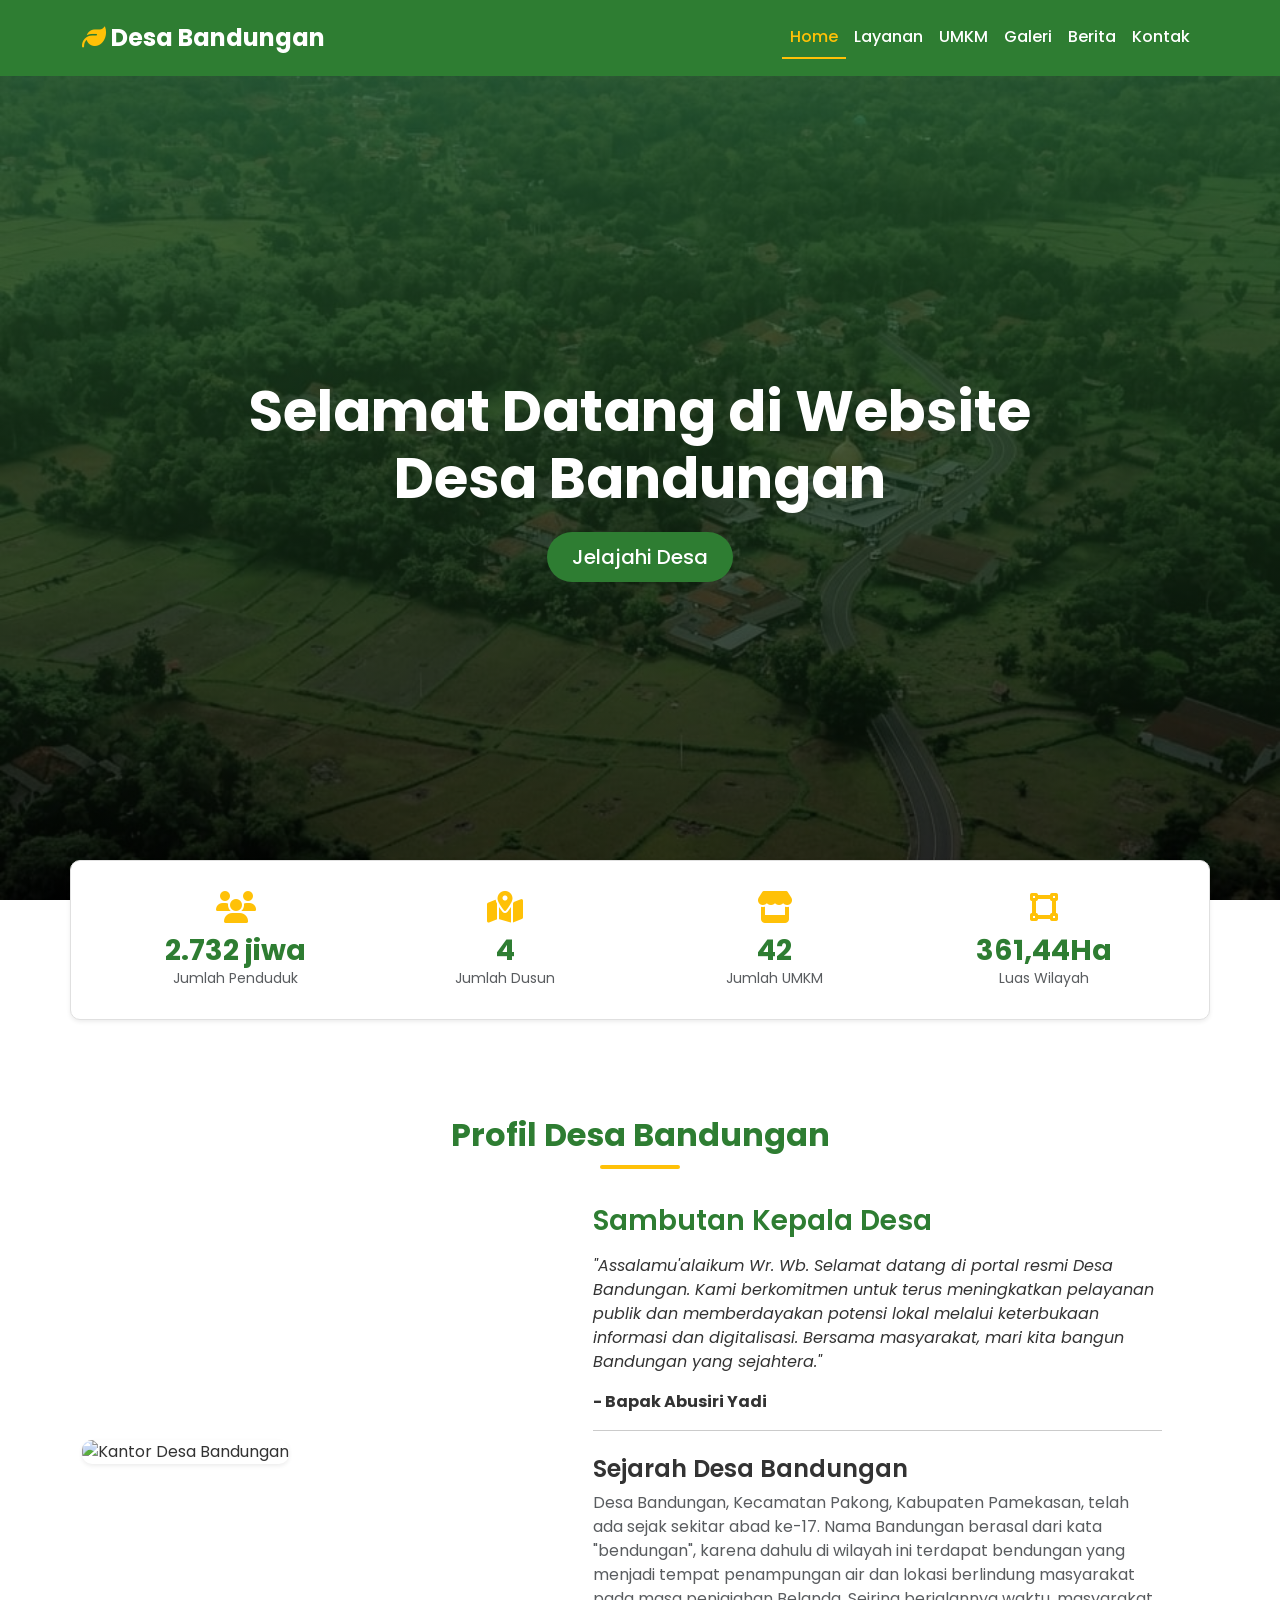
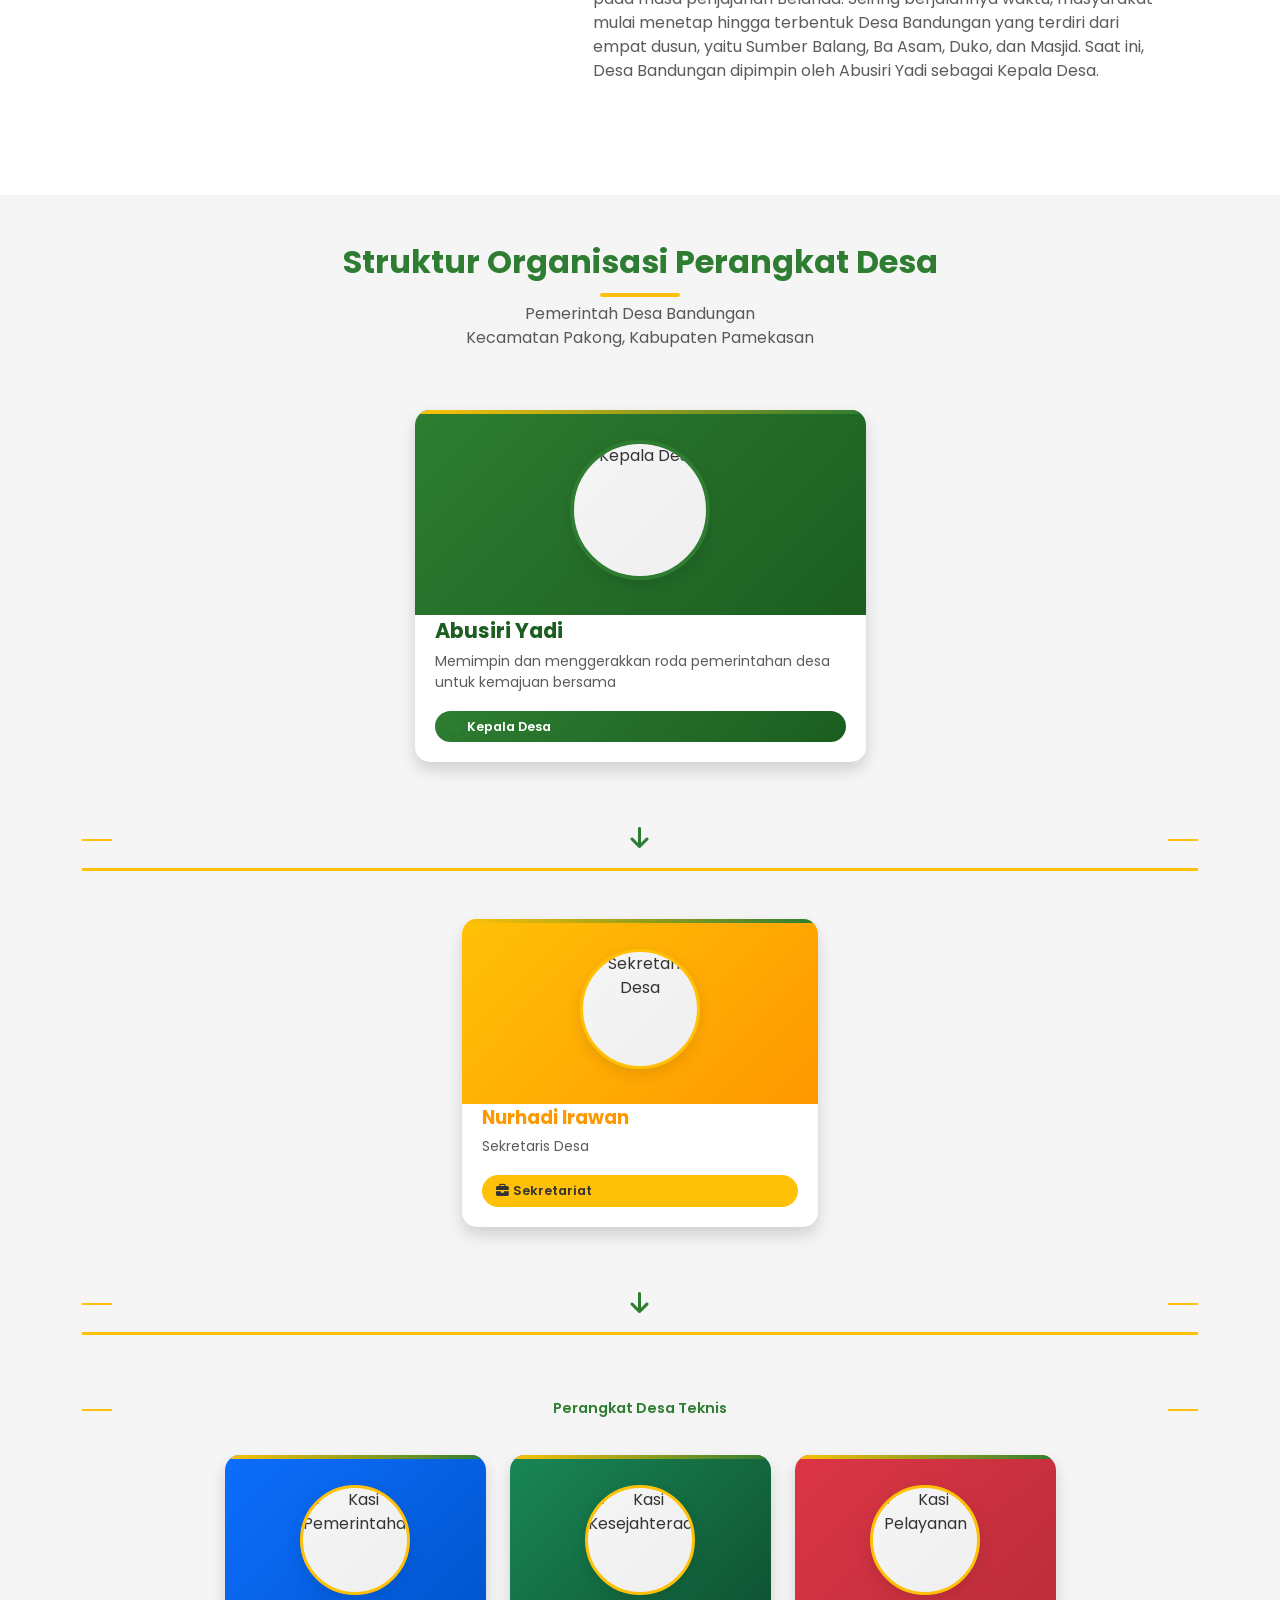
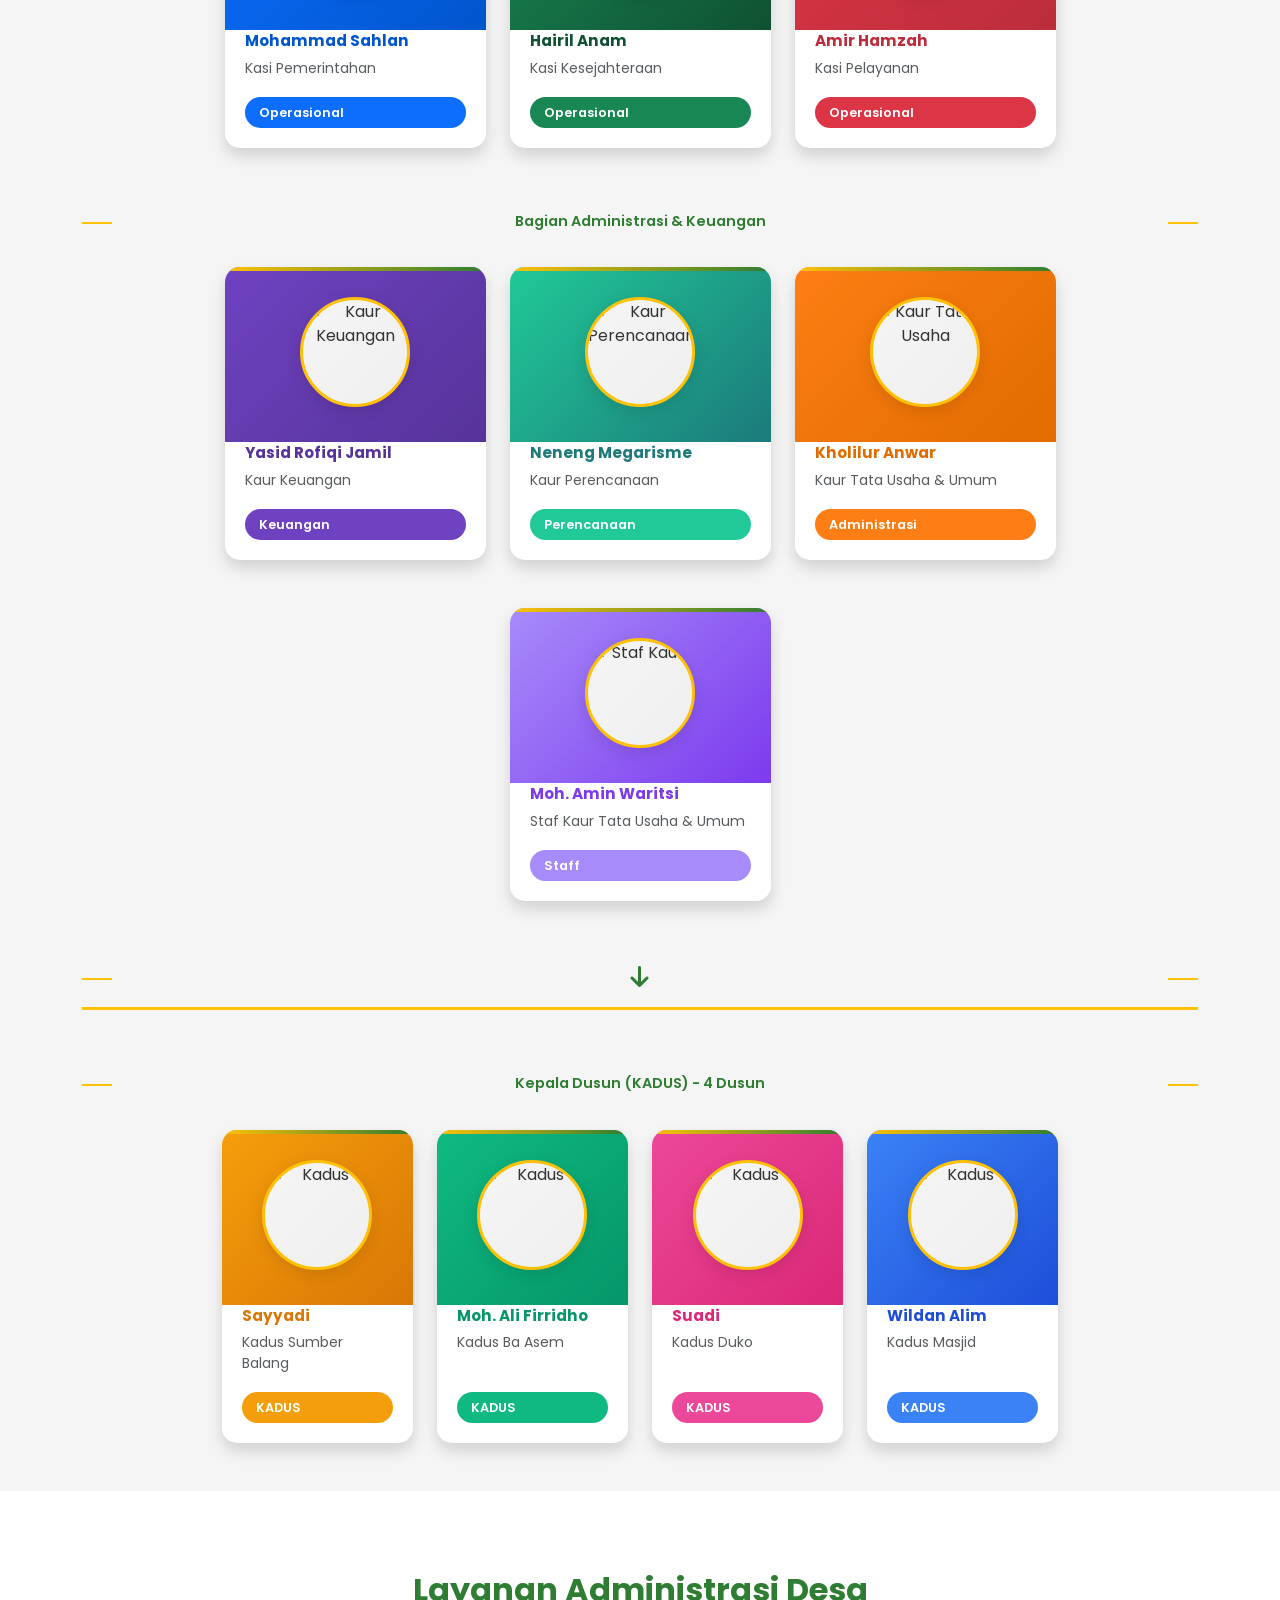
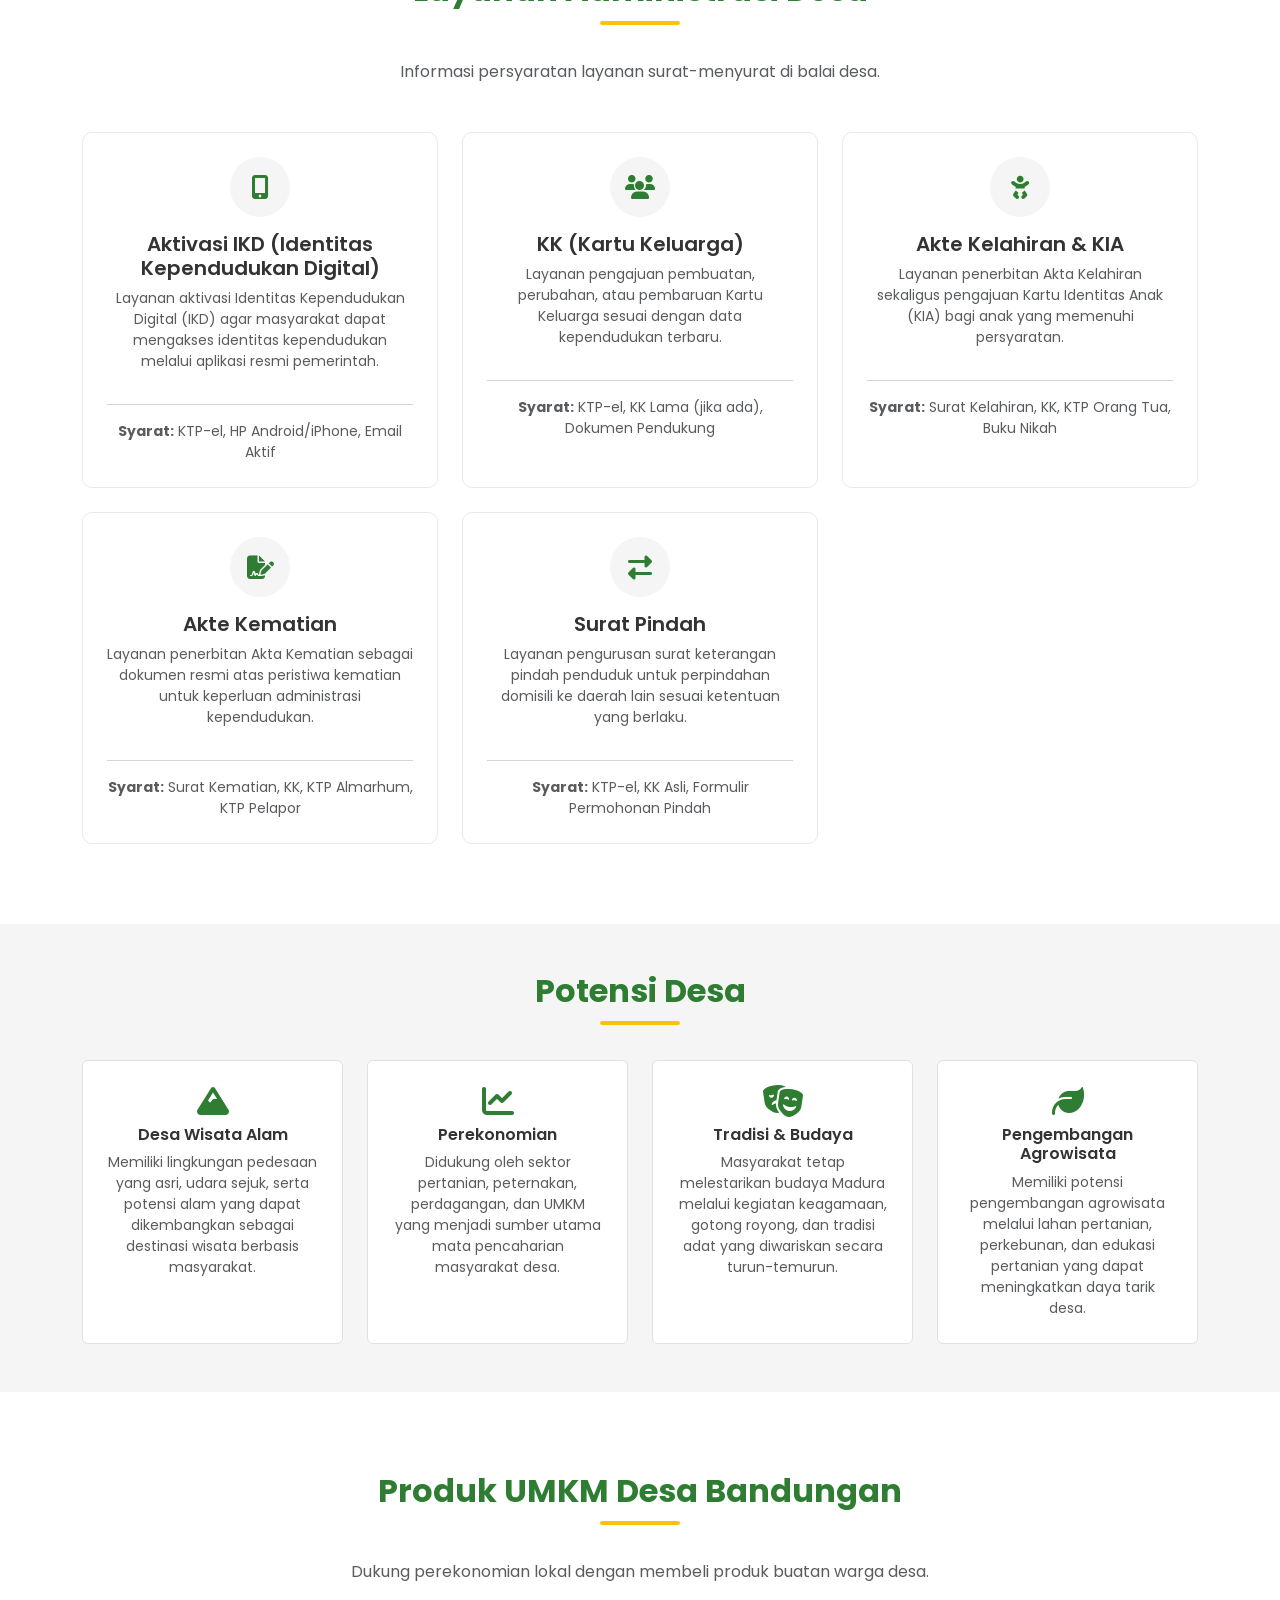
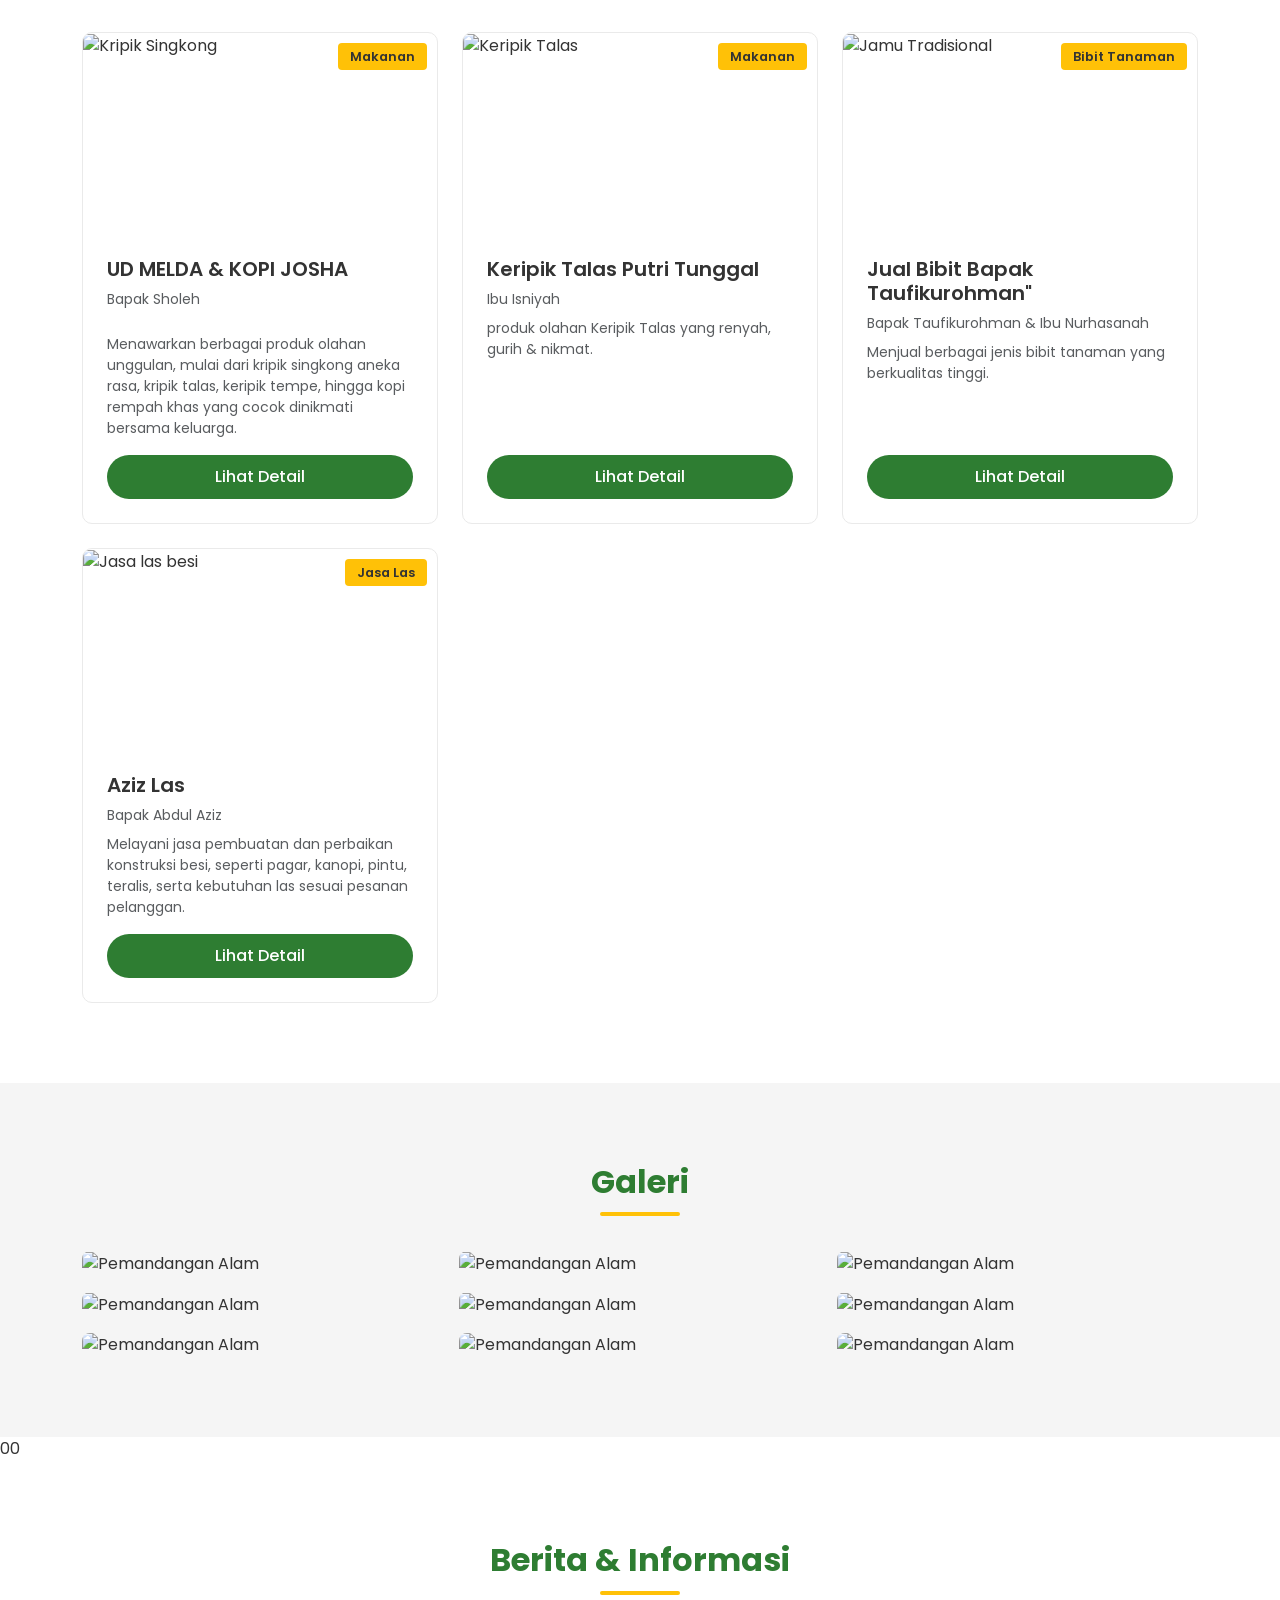
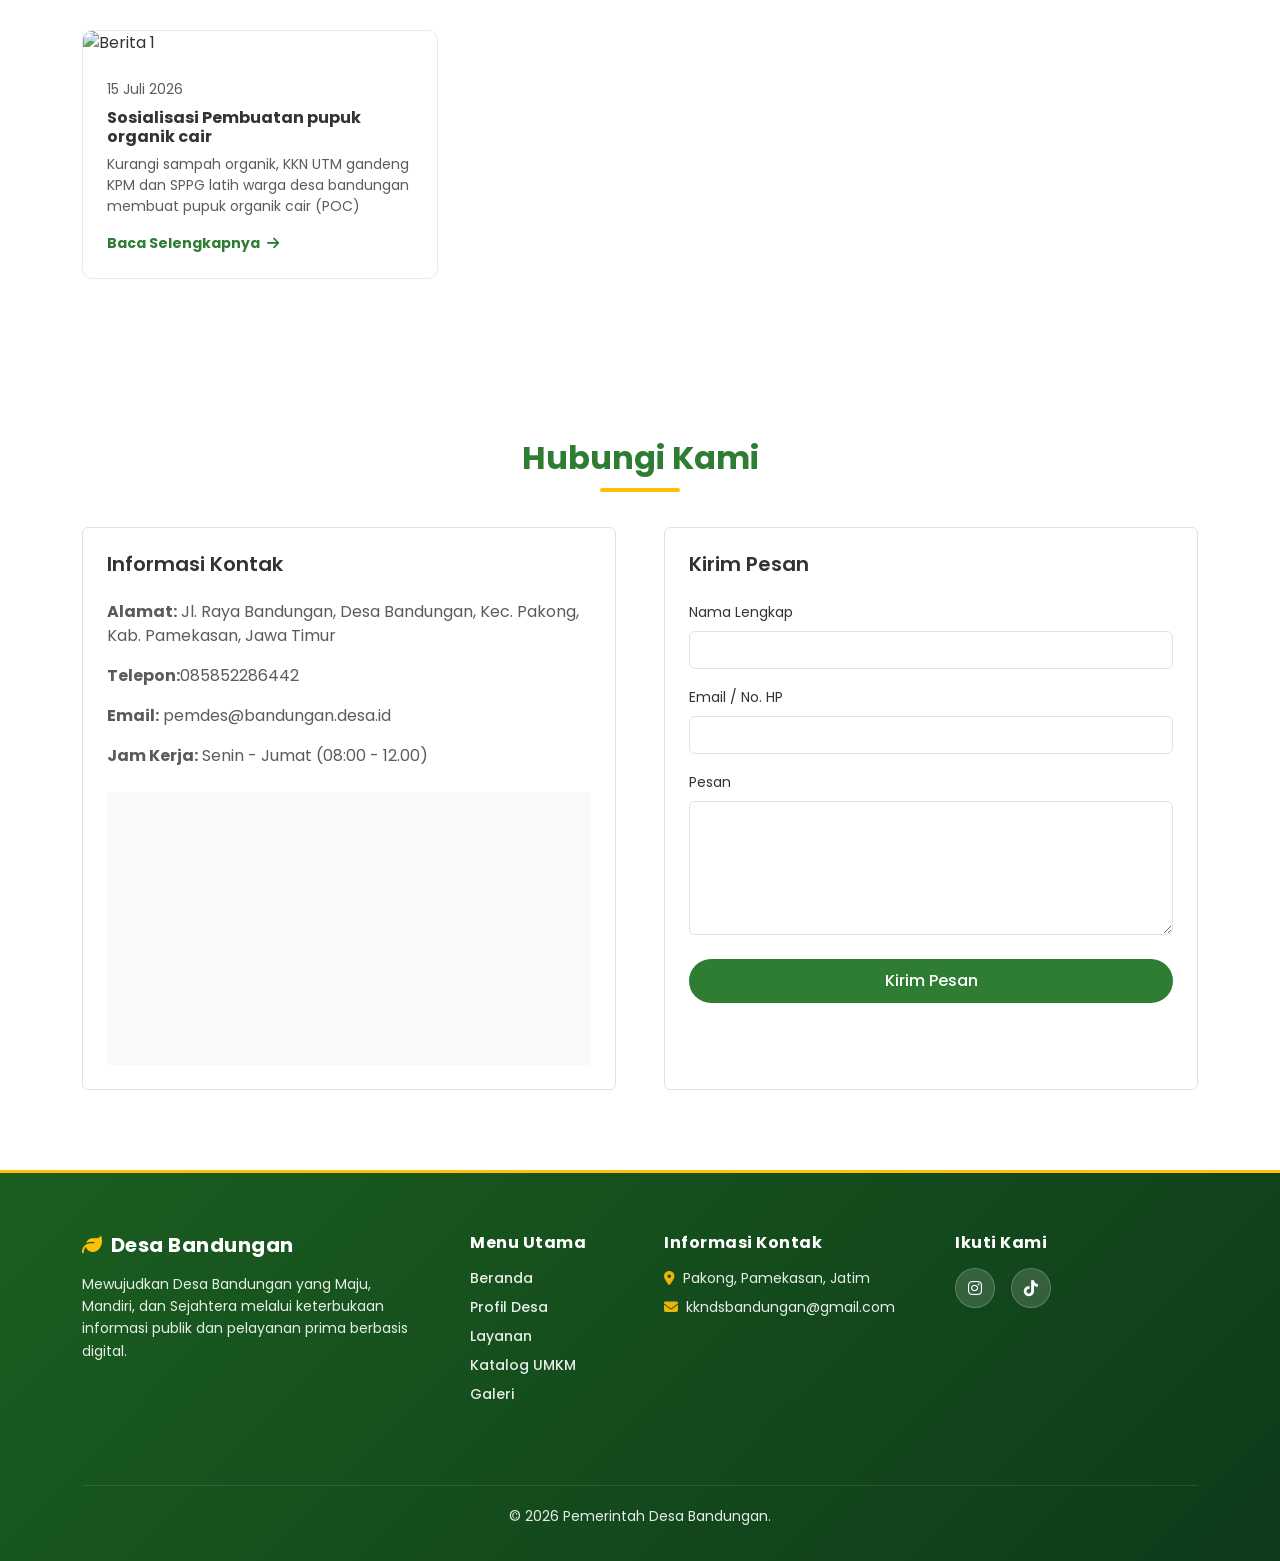
==== index.html @ eaa6a3a8 "push commit web desa bandungan" ====
<!DOCTYPE html>
<html lang="id">
<head>
    <meta charset="UTF-8">
    <meta name="viewport" content="width=device-width, initial-scale=1.0">
    <title>Desa Bandungan - Profil & UMKM Pamekasan</title>
    <meta name="description" content="Website Resmi Desa Bandungan, Kecamatan Pakong, Kabupaten Pamekasan, Jawa Timur. Informasi profil desa, layanan masyarakat, dan promosi UMKM.">
    <meta name="keywords" content="Desa Bandungan, Pakong, Pamekasan, UMKM Bandungan, Profil Desa, Jawa Timur">
    
    <!-- Open Graph for Social Sharing -->
    <meta property="og:title" content="Desa Bandungan - Membangun Desa Maju">
    <meta property="og:description" content="Website resmi penyedia informasi layanan publik dan pusat promosi UMKM Desa Bandungan.">
    <meta property="og:type" content="website">

    <!-- Favicon -->
    <link rel="icon" href="data:image/svg+xml,<svg xmlns=%22http://www.w3.org/2000/svg%22 viewBox=%220 0 100 100%22><text y=%22.9em%22 font-size=%2290%22>🌾</text></svg>">

    <!-- Google Fonts: Poppins -->
    <link rel="preconnect" href="https://fonts.googleapis.com">
    <link rel="preconnect" href="https://fonts.gstatic.com" crossorigin>
    <link href="https://fonts.googleapis.com/css2?family=Poppins:wght@300;400;500;600;700&display=swap" rel="stylesheet">
    
    <!-- Bootstrap 5 CSS -->
    <link href="https://cdn.jsdelivr.net/npm/bootstrap@5.3.2/dist/css/bootstrap.min.css" rel="stylesheet">
    
    <!-- Font Awesome -->
    <link rel="stylesheet" href="https://cdnjs.cloudflare.com/ajax/libs/font-awesome/6.4.2/css/all.min.css">

    <!-- =========================
         CSS (STYLES) MULAI DI SINI
         ========================= -->
    
    <link rel="stylesheet" href="styles.css">

</head>
<body data-bs-spy="scroll" data-bs-target=".navbar" data-bs-offset="80">

    <!-- Navbar -->
    <nav class="navbar navbar-expand-lg navbar-dark fixed-top" id="mainNav">
        <div class="container">
            <a class="navbar-brand" href="#home"><i class="fas fa-leaf text-accent" style="color:var(--accent-color)"></i> Desa Bandungan</a>
            <button class="navbar-toggler" type="button" data-bs-toggle="collapse" data-bs-target="#navbarNav">
                <span class="navbar-toggler-icon"></span>
            </button>
            <div class="collapse navbar-collapse" id="navbarNav">
                <ul class="navbar-nav ms-auto">
                    <li class="nav-item"><a class="nav-link active" href="#home">Home</a></li>
                    <li class="nav-item"><a class="nav-link" href="#layanan">Layanan</a></li>
                    <li class="nav-item"><a class="nav-link" href="#umkm">UMKM</a></li>
                    <li class="nav-item"><a class="nav-link" href="#galeri">Galeri</a></li>
                    <li class="nav-item"><a class="nav-link" href="#berita">Berita</a></li>
                    <li class="nav-item"><a class="nav-link" href="#kontak">Kontak</a></li>
                </ul>
            </div>
        </div>
    </nav>

    <!-- Hero Section -->
    <section id="home" class="hero p-0">
        <div class="container">
            <div class="row justify-content-center">
                <div class="col-lg-10 text-center">
                    <h1>Selamat Datang di Website <br>Desa Bandungan</h1>

                    <div class="d-flex gap-3 justify-content-center">
                        <a href="#profil" class="btn btn-primary-custom btn-lg">Jelajahi Desa</a>

                    </div>
                </div>
            </div>
        </div>
    </section>

    <!-- Statistics Section -->
    <div class="container">
        <div class="stats-box row text-center shadow-sm">
            <div class="col-md-3 col-sm-6 mb-4 mb-md-0 stat-item">
                <i class="fas fa-users"></i>
                <h3>2.732 jiwa</h3>
                <p class="mb-0 text-muted small">Jumlah Penduduk</p>
            </div>
            <div class="col-md-3 col-sm-6 mb-4 mb-md-0 stat-item">
                <i class="fas fa-map-marked-alt"></i>
                <h3>4</h3>
                <p class="mb-0 text-muted small">Jumlah Dusun</p>
            </div>
            <div class="col-md-3 col-sm-6 mb-4 mb-sm-0 stat-item">
                <i class="fas fa-store"></i>
                <h3>42</h3>
                <p class="mb-0 text-muted small">Jumlah UMKM</p>
            </div>
            <div class="col-md-3 col-sm-6 stat-item">
                <i class="fas fa-vector-square"></i>
                <h3>361,44Ha</h3>
                <p class="mb-0 text-muted small">Luas Wilayah</p>
            </div>
        </div>
    </div>

    <!-- Profil Desa Section -->
    <section id="profil" class="pt-5 pb-5 mt-2">
        <div class="container">
            <h2 class="section-title">Profil Desa Bandungan</h2>
            <div class="row align-items-center mb-5">
                <div class="col-lg-5 mb-4 mb-lg-0">
                    <img src="C:\Project_KKN31\Kantor Balai Bandungan.jpeg" alt="Kantor Desa Bandungan" class="img-fluid profil-img shadow-sm">
                </div>
                <div class="col-lg-7 px-lg-5">
                    <h3 class="text-primary-custom mb-3">Sambutan Kepala Desa</h3>
                    <p><em>"Assalamu'alaikum Wr. Wb. Selamat datang di portal resmi Desa Bandungan. Kami berkomitmen untuk terus meningkatkan pelayanan publik dan memberdayakan potensi lokal melalui keterbukaan informasi dan digitalisasi. Bersama masyarakat, mari kita bangun Bandungan yang sejahtera."</em></p>
                    <p><strong>- Bapak Abusiri Yadi</strong></p>
                    <hr>
                    <h4 class="mt-4">Sejarah Desa Bandungan </h4>
                    <p class="text-muted">Desa Bandungan, Kecamatan Pakong, Kabupaten Pamekasan, telah ada sejak sekitar abad ke-17. Nama Bandungan berasal dari kata "bendungan", karena dahulu di wilayah ini terdapat bendungan yang menjadi tempat penampungan air dan lokasi berlindung masyarakat pada masa penjajahan Belanda.
                                        Seiring berjalannya waktu, masyarakat mulai menetap hingga terbentuk Desa Bandungan yang terdiri dari empat dusun, yaitu Sumber Balang, Ba Asam, Duko, dan Masjid. Saat ini, Desa Bandungan dipimpin oleh Abusiri Yadi sebagai Kepala Desa.</p>
                </div>
            </div>
        </div>
    </section>

<!-- Struktur Organisasi -->
<section id="organisasi" class="py-5 bg-light-alt">
    <div class="container">
        <div class="organisasi-header">
            <h2 class="section-title">Struktur Organisasi Perangkat Desa</h2>
            <p class="text-center text-muted">
                Pemerintah Desa Bandungan<br>
                Kecamatan Pakong, Kabupaten Pamekasan
            </p>
        </div>

        <!-- Kepala Desa -->
        <div class="row justify-content-center mb-5">
            <div class="col-lg-5 col-md-8">
                <div class="position-card kepala-desa-card shadow">
                    <div class="position-card-header" style="background: linear-gradient(135deg, #2E7D32 0%, #1b5e20 100%);">
                        <div class="position-card-img">
                            <img src="https://ui-avatars.com/api/?name=Abusiri+Yadi&background=2E7D32&color=fff&size=180" alt="Kepala Desa">
                        </div>
                    </div>
                    <div class="position-card-body">
                        <div>
                            <div class="position-title" style="color: #1b5e20; font-weight: 700;">Abusiri Yadi</div>
                            <p class="text-muted small mb-2">Memimpin dan menggerakkan roda pemerintahan desa untuk kemajuan bersama</p>
                        </div>
                        <span class="position-badge"><i class="fas fa-crown me-1" style="color: var(--primary-color);"></i>Kepala Desa</span>
                    </div>
                </div>
            </div>
        </div>

        <!-- Divider dengan dekorasi -->
        <div class="organisasi-section-title mb-5" style="border-bottom: 3px solid var(--accent-color); padding-bottom: 15px;">
            <i class="fas fa-arrow-down" style="color: var(--primary-color); font-size: 1.5rem;"></i>
        </div>

        <!-- Sekretaris Desa -->
        <div class="row justify-content-center mb-5">
            <div class="col-lg-4 col-md-6">
                <div class="position-card sekretaris-card shadow">
                    <div class="position-card-header" style="background: linear-gradient(135deg, #FFC107 0%, #FF9800 100%);">
                        <div class="position-card-img">
                            <img src="https://ui-avatars.com/api/?name=Nurihadi+Irawan&background=FFC107&color=000&size=180" alt="Sekretaris Desa">
                        </div>
                    </div>
                    <div class="position-card-body">
                        <div>
                            <div class="position-title" style="color: #FF9800; font-weight: 700;">Nurhadi Irawan</div>
                            <p class="text-muted small mb-2">Sekretaris Desa</p>
                        </div>
                        <span class="position-badge"><i class="fas fa-briefcase me-1"></i>Sekretariat</span>
                    </div>
                </div>
            </div>
        </div>

        <!-- Divider dengan dekorasi -->
        <div class="organisasi-section-title mb-5" style="border-bottom: 3px solid var(--accent-color); padding-bottom: 15px;">
            <i class="fas fa-arrow-down" style="color: var(--primary-color); font-size: 1.5rem;"></i>
        </div>

        <!-- Divider Teks -->
        <div class="organisasi-section-title">Perangkat Desa Teknis</div>

        <!-- Perangkat Desa - Bagian Pemerintahan dan Kesejahteraan (3 Kolom) -->
        <div class="row g-4 justify-content-center mb-5">
            <div class="col-lg-3 col-md-6 col-sm-6">
                <div class="position-card perangkat-card shadow">
                    <div class="position-card-header" style="background: linear-gradient(135deg, #0D6EFD 0%, #0055CC 100%);">
                        <div class="position-card-img">
                            <img src="https://ui-avatars.com/api/?name=Mohammad+Sahlah&background=0D6EFD&color=fff&size=120" alt="Kasi Pemerintahan">
                        </div>
                    </div>
                    <div class="position-card-body">
                        <div>
                            <div class="position-title" style="color: #0055CC; font-size: 0.95rem; font-weight: 700;">Mohammad Sahlan</div>
                            <p class="text-muted small mb-2">Kasi Pemerintahan</p>
                        </div>
                        <span class="position-badge" style="background: #0D6EFD; color: white;">Operasional</span>
                    </div>
                </div>
            </div>

            <div class="col-lg-3 col-md-6 col-sm-6">
                <div class="position-card perangkat-card shadow">
                    <div class="position-card-header" style="background: linear-gradient(135deg, #198754 0%, #0F5132 100%);">
                        <div class="position-card-img">
                            <img src="https://ui-avatars.com/api/?name=Hasil+Anami&background=198754&color=fff&size=120" alt="Kasi Kesejahteraan">
                        </div>
                    </div>
                    <div class="position-card-body">
                        <div>
                            <div class="position-title" style="color: #0F5132; font-size: 0.95rem; font-weight: 700;">Hairil Anam</div>
                            <p class="text-muted small mb-2">Kasi Kesejahteraan</p>
                        </div>
                        <span class="position-badge" style="background: #198754; color: white;">Operasional</span>
                    </div>
                </div>
            </div>

            <div class="col-lg-3 col-md-6 col-sm-6">
                <div class="position-card perangkat-card shadow">
                    <div class="position-card-header" style="background: linear-gradient(135deg, #DC3545 0%, #BB2D3B 100%);">
                        <div class="position-card-img">
                            <img src="https://ui-avatars.com/api/?name=Amir+Hamzah&background=DC3545&color=fff&size=120" alt="Kasi Pelayanan">
                        </div>
                    </div>
                    <div class="position-card-body">
                        <div>
                            <div class="position-title" style="color: #BB2D3B; font-size: 0.95rem; font-weight: 700;">Amir Hamzah</div>
                            <p class="text-muted small mb-2">Kasi Pelayanan</p>
                        </div>
                        <span class="position-badge" style="background: #DC3545; color: white;">Operasional</span>
                    </div>
                </div>
            </div>
        </div>

        <!-- Divider Teks -->
        <div class="organisasi-section-title">Bagian Administrasi & Keuangan</div>

        <!-- Perangkat Desa - Bagian Keuangan & Administrasi (3 Kolom) -->
        <div class="row g-4 justify-content-center mb-5">
            <div class="col-lg-3 col-md-6 col-sm-6">
                <div class="position-card perangkat-card shadow">
                    <div class="position-card-header" style="background: linear-gradient(135deg, #6F42C1 0%, #563399 100%);">
                        <div class="position-card-img">
                            <img src="https://ui-avatars.com/api/?name=Yasid+Rofiq+Jamil&background=6F42C1&color=fff&size=120" alt="Kaur Keuangan">
                        </div>
                    </div>
                    <div class="position-card-body">
                        <div>
                            <div class="position-title" style="color: #563399; font-size: 0.95rem; font-weight: 700;">Yasid Rofiqi Jamil</div>
                            <p class="text-muted small mb-2">Kaur Keuangan</p>
                        </div>
                        <span class="position-badge" style="background: #6F42C1; color: white;">Keuangan</span>
                    </div>
                </div>
            </div>

            <div class="col-lg-3 col-md-6 col-sm-6">
                <div class="position-card perangkat-card shadow">
                    <div class="position-card-header" style="background: linear-gradient(135deg, #20C997 0%, #1C7A7B 100%);">
                        <div class="position-card-img">
                            <img src="https://ui-avatars.com/api/?name=Neneng+Megasime&background=20C997&color=fff&size=120" alt="Kaur Perencanaan">
                        </div>
                    </div>
                    <div class="position-card-body">
                        <div>
                            <div class="position-title" style="color: #1C7A7B; font-size: 0.95rem; font-weight: 700;">Neneng Megarisme</div>
                            <p class="text-muted small mb-2">Kaur Perencanaan</p>
                        </div>
                        <span class="position-badge" style="background: #20C997; color: white;">Perencanaan</span>
                    </div>
                </div>
            </div>

            <div class="col-lg-3 col-md-6 col-sm-6">
                <div class="position-card perangkat-card shadow">
                    <div class="position-card-header" style="background: linear-gradient(135deg, #FD7E14 0%, #E06C00 100%);">
                        <div class="position-card-img">
                            <img src="https://ui-avatars.com/api/?name=Kholis+Anwar&background=FD7E14&color=fff&size=120" alt="Kaur Tata Usaha">
                        </div>
                    </div>
                    <div class="position-card-body">
                        <div>
                            <div class="position-title" style="color: #E06C00; font-size: 0.95rem; font-weight: 700;">Kholilur Anwar</div>
                            <p class="text-muted small mb-2">Kaur Tata Usaha & Umum</p>
                        </div>
                        <span class="position-badge" style="background: #FD7E14; color: white;">Administrasi</span>
                    </div>
                </div>
            </div>
        </div>

        <!-- Staf Kaur Tata Usaha -->
        <div class="row g-4 justify-content-center mb-5">
            <div class="col-lg-3 col-md-6 col-sm-6">
                <div class="position-card perangkat-card shadow">
                    <div class="position-card-header" style="background: linear-gradient(135deg, #A78BFA 0%, #7C3AED 100%);">
                        <div class="position-card-img">
                            <img src="https://ui-avatars.com/api/?name=Amin+Wabits&background=A78BFA&color=fff&size=120" alt="Staf Kaur">
                        </div>
                    </div>
                    <div class="position-card-body">
                        <div>
                            <div class="position-title" style="color: #7C3AED; font-size: 0.95rem; font-weight: 700;">Moh. Amin Waritsi</div>
                            <p class="text-muted small mb-2">Staf Kaur Tata Usaha & Umum</p>
                        </div>
                        <span class="position-badge" style="background: #A78BFA; color: white;">Staff</span>
                    </div>
                </div>
            </div>
        </div>

        <!-- Divider dengan dekorasi -->
        <div class="organisasi-section-title mb-5" style="border-bottom: 3px solid var(--accent-color); padding-bottom: 15px;">
            <i class="fas fa-arrow-down" style="color: var(--primary-color); font-size: 1.5rem;"></i>
        </div>

        <!-- Divider Teks untuk KADUS -->
        <div class="organisasi-section-title">Kepala Dusun (KADUS) - 4 Dusun</div>

        <!-- KADUS -->
        <div class="row g-4 justify-content-center">
            <div class="col-lg-2-5 col-md-4 col-sm-6">
                <div class="position-card perangkat-card shadow">
                    <div class="position-card-header" style="background: linear-gradient(135deg, #F59E0B 0%, #D97706 100%);">
                        <div class="position-card-img">
                            <img src="https://ui-avatars.com/api/?name=Sayyadi&background=F59E0B&color=fff&size=120" alt="Kadus">
                        </div>
                    </div>
                    <div class="position-card-body">
                        <div>
                            <div class="position-title" style="color: #D97706; font-size: 0.95rem; font-weight: 700;">Sayyadi</div>
                            <p class="text-muted small mb-2">Kadus Sumber Balang</p>
                        </div>
                        <span class="position-badge" style="background: #F59E0B; color: white;">KADUS</span>
                    </div>
                </div>
            </div>

            <div class="col-lg-2-5 col-md-4 col-sm-6">
                <div class="position-card perangkat-card shadow">
                    <div class="position-card-header" style="background: linear-gradient(135deg, #10B981 0%, #059669 100%);">
                        <div class="position-card-img">
                            <img src="https://ui-avatars.com/api/?name=Moh+Ali+Hibirido&background=10B981&color=fff&size=120" alt="Kadus">
                        </div>
                    </div>
                    <div class="position-card-body">
                        <div>
                            <div class="position-title" style="color: #059669; font-size: 0.95rem; font-weight: 700;">Moh. Ali Firridho</div>
                            <p class="text-muted small mb-2">Kadus Ba Asem</p>
                        </div>
                        <span class="position-badge" style="background: #10B981; color: white;">KADUS</span>
                    </div>
                </div>
            </div>

            <div class="col-lg-2-5 col-md-4 col-sm-6">
                <div class="position-card perangkat-card shadow">
                    <div class="position-card-header" style="background: linear-gradient(135deg, #EC4899 0%, #DB2777 100%);">
                        <div class="position-card-img">
                            <img src="https://ui-avatars.com/api/?name=Suadi&background=EC4899&color=fff&size=120" alt="Kadus">
                        </div>
                    </div>
                    <div class="position-card-body">
                        <div>
                            <div class="position-title" style="color: #DB2777; font-size: 0.95rem; font-weight: 700;">Suadi</div>
                            <p class="text-muted small mb-2">Kadus Duko</p>
                        </div>
                        <span class="position-badge" style="background: #EC4899; color: white;">KADUS</span>
                    </div>
                </div>
            </div>

            <div class="col-lg-2-5 col-md-4 col-sm-6">
                <div class="position-card perangkat-card shadow">
                    <div class="position-card-header" style="background: linear-gradient(135deg, #3B82F6 0%, #1D4ED8 100%);">
                        <div class="position-card-img">
                            <img src="https://ui-avatars.com/api/?name=Wildan+Alim&background=3B82F6&color=fff&size=120" alt="Kadus">
                        </div>
                    </div>
                    <div class="position-card-body">
                        <div>
                            <div class="position-title" style="color: #1D4ED8; font-size: 0.95rem; font-weight: 700;">Wildan Alim</div>
                            <p class="text-muted small mb-2">Kadus Masjid</p>
                        </div>
                        <span class="position-badge" style="background: #3B82F6; color: white;">KADUS</span>
                    </div>
                </div>
            </div>
        </div>
    </div>
</section>

    <!-- Layanan Desa -->
    <section id="layanan">
        <div class="container">
            <h2 class="section-title">Layanan Administrasi Desa</h2>
            <p class="text-center text-muted mb-5">Informasi persyaratan layanan surat-menyurat di balai desa.</p>
            <div class="row g-4">
                <div class="col-lg-4 col-md-6">
            <div class="hover-card p-4 text-center">
                <div class="layanan-icon">
                    <i class="fas fa-mobile-alt"></i>
                </div>
                <h5>Aktivasi IKD (Identitas Kependudukan Digital)</h5>
                <p class="text-muted small">
                    Layanan aktivasi Identitas Kependudukan Digital (IKD) agar masyarakat dapat mengakses identitas kependudukan melalui aplikasi resmi pemerintah.
                </p>
                <hr class="text-muted">
                <span class="small text-muted">
                    <strong>Syarat:</strong> KTP-el, HP Android/iPhone, Email Aktif
                </span>
            </div>
            </div>
            <div class="col-lg-4 col-md-6">
                <div class="hover-card p-4 text-center">
                    <div class="layanan-icon">
                        <i class="fas fa-users"></i>
                    </div>
                    <h5>KK (Kartu Keluarga)</h5>
                    <p class="text-muted small">
                        Layanan pengajuan pembuatan, perubahan, atau pembaruan Kartu Keluarga sesuai dengan data kependudukan terbaru.
                    </p>
                    <hr class="text-muted">
                    <span class="small text-muted">
                        <strong>Syarat:</strong> KTP-el, KK Lama (jika ada), Dokumen Pendukung
                    </span>
                </div>
            </div>
            <div class="col-lg-4 col-md-6">
                <div class="hover-card p-4 text-center">
                    <div class="layanan-icon">
                        <i class="fas fa-baby"></i>
                    </div>
                    <h5>Akte Kelahiran & KIA</h5>
                    <p class="text-muted small">
                        Layanan penerbitan Akta Kelahiran sekaligus pengajuan Kartu Identitas Anak (KIA) bagi anak yang memenuhi persyaratan.
                    </p>
                    <hr class="text-muted">
                    <span class="small text-muted">
                        <strong>Syarat:</strong> Surat Kelahiran, KK, KTP Orang Tua, Buku Nikah
                    </span>
                </div>
            </div>
            <div class="col-lg-4 col-md-6">
                <div class="hover-card p-4 text-center">
                    <div class="layanan-icon">
                        <i class="fas fa-file-signature"></i>
                    </div>
                    <h5>Akte Kematian</h5>
                    <p class="text-muted small">
                        Layanan penerbitan Akta Kematian sebagai dokumen resmi atas peristiwa kematian untuk keperluan administrasi kependudukan.
                    </p>
                    <hr class="text-muted">
                    <span class="small text-muted">
                        <strong>Syarat:</strong> Surat Kematian, KK, KTP Almarhum, KTP Pelapor
                    </span>
                </div>
            </div>
            <div class="col-lg-4 col-md-6">
                <div class="hover-card p-4 text-center">
                    <div class="layanan-icon">
                        <i class="fas fa-exchange-alt"></i>
                    </div>
                    <h5>Surat Pindah</h5>
                    <p class="text-muted small">
                        Layanan pengurusan surat keterangan pindah penduduk untuk perpindahan domisili ke daerah lain sesuai ketentuan yang berlaku.
                    </p>
                    <hr class="text-muted">
                    <span class="small text-muted">
                        <strong>Syarat:</strong> KTP-el, KK Asli, Formulir Permohonan Pindah
                    </span>
                </div>
            </div>
            </div>
        </div>
    </section>

    <!-- Potensi Desa -->
    <section id="potensi" class="bg-light-alt pt-5 pb-5">
        <div class="container">
            <h2 class="section-title">Potensi Desa</h2>
            <div class="row g-4 text-center">
        <div class="col-md-3 col-6">
            <div class="p-4 bg-white rounded border hover-card">
                <i class="fas fa-mountain fa-2x text-primary-custom mb-2"></i>
                <h6>Desa Wisata Alam</h6>
                <p class="small text-muted mb-0">
                    Memiliki lingkungan pedesaan yang asri, udara sejuk, serta potensi alam yang dapat dikembangkan sebagai destinasi wisata berbasis masyarakat.
                </p>
            </div>
        </div>

        <div class="col-md-3 col-6">
            <div class="p-4 bg-white rounded border hover-card">
                <i class="fas fa-chart-line fa-2x text-primary-custom mb-2"></i>
                <h6>Perekonomian</h6>
                <p class="small text-muted mb-0">
                    Didukung oleh sektor pertanian, peternakan, perdagangan, dan UMKM yang menjadi sumber utama mata pencaharian masyarakat desa.
                </p>
            </div>
        </div>

        <div class="col-md-3 col-6">
            <div class="p-4 bg-white rounded border hover-card">
                <i class="fas fa-masks-theater fa-2x text-primary-custom mb-2"></i>
                <h6>Tradisi & Budaya</h6>
                <p class="small text-muted mb-0">
                    Masyarakat tetap melestarikan budaya Madura melalui kegiatan keagamaan, gotong royong, dan tradisi adat yang diwariskan secara turun-temurun.
                </p>
            </div>
        </div>

        <div class="col-md-3 col-6">
            <div class="p-4 bg-white rounded border hover-card">
                <i class="fas fa-leaf fa-2x text-primary-custom mb-2"></i>
                <h6>Pengembangan Agrowisata</h6>
                <p class="small text-muted mb-0">
                    Memiliki potensi pengembangan agrowisata melalui lahan pertanian, perkebunan, dan edukasi pertanian yang dapat meningkatkan daya tarik desa.
                </p>
            </div>
        </div>
        </div>
    </section>

    <!-- UMKM Desa (Katalog) -->
    <section id="umkm">
        <div class="container">
            <h2 class="section-title">Produk UMKM Desa Bandungan</h2>
            <p class="text-center text-muted mb-5">Dukung perekonomian lokal dengan membeli produk buatan warga desa.</p>
            
            <div class="row g-4">
                <!-- UMKM 1 -->
                <div class="col-lg-4 col-md-6">
                    <div class="hover-card">
                        <div class="umkm-img-wrapper">
                            <span class="category-badge">Makanan</span>
                            <img src="C:\Project_KKN31\UD Melda & Kopi JosHa.jpeg" alt="Kripik Singkong">
                        </div>
                        <div class="p-4">
                            <h5>UD MELDA & KOPI JOSHA</h5>
                            <p class="text-muted small mb-2">Bapak Sholeh</p>
                            <p class="small text-muted"><p class="small text-muted">Menawarkan berbagai produk olahan unggulan, mulai dari kripik singkong aneka rasa, kripik talas, keripik tempe, hingga kopi rempah khas yang cocok dinikmati bersama keluarga.</p>
                            <a href="umkm-melda-kopi.html" class="btn btn-primary-custom w-100 mt-2">
                                Lihat Detail
                            </a>
                        </div>
                    </div>
                </div>
                
                <!-- UMKM 2 -->
                <div class="col-lg-4 col-md-6">
                    <div class="hover-card">
                        <div class="umkm-img-wrapper">
                            <span class="category-badge">Makanan</span>
                            <img src="C:\Project_KKN31\img_umkm2\Banner Kripik Talas .jpeg" alt="Keripik Talas">
                        </div>
                        <div class="p-4">
                            <h5>Keripik Talas Putri Tunggal</h5>
                            <p class="text-muted small mb-2">Ibu Isniyah</p>
                            <p class="small text-muted">produk olahan Keripik Talas yang renyah, gurih & nikmat.</p>
                            
                            <a href="umkm-Keripik-Talas-Putri-Tunggal.html" class="btn btn-primary-custom w-100 mt-2">
                                Lihat Detail
                            </a>
                        </div>
                    </div>
                </div>

                <!-- UMKM 3 -->
                <div class="col-lg-4 col-md-6">
                    <div class="hover-card">
                        <div class="umkm-img-wrapper">
                            <span class="category-badge">Bibit Tanaman</span>
                            <img src="C:\Project_KKN31\img_umkm3\JualBibit.jpeg" alt="Jamu Tradisional">
                        </div>
                        <div class="p-4">
                            <h5>Jual Bibit Bapak Taufikurohman"</h5>
                            <p class="text-muted small mb-2">Bapak Taufikurohman & Ibu Nurhasanah</p>
                            <p class="small text-muted">Menjual berbagai jenis bibit tanaman yang berkualitas tinggi.</p>
                            
                            <a href="umkm-jual-bibit.html" class="btn btn-primary-custom w-100 mt-2">
                                Lihat Detail
                            </a>
                        </div>
                    </div>
                </div>
                <!-- UMKM 4 -->
                <div class="col-lg-4 col-md-6">
                    <div class="hover-card">
                        <div class="umkm-img-wrapper">
                            <span class="category-badge">Jasa Las</span>
                            <img src="C:\Project_KKN31\img_umkm4\Las1.jpeg" alt="Jasa las besi">
                        </div>
                        <div class="p-4">
                            <h5>Aziz Las</h5>
                            <p class="text-muted small mb-2">Bapak Abdul Aziz</p>
                            <p class="small text-muted">Melayani jasa pembuatan dan perbaikan konstruksi besi, seperti pagar, kanopi, pintu, teralis, serta kebutuhan las sesuai pesanan pelanggan.</p>
                            
                            <a href="umkm-aziz-las.html" class="btn btn-primary-custom w-100 mt-2">
                                Lihat Detail
                            </a>
                        </div>
                    </div>
                </div>
            </div>
        </div>
    </section>

    <!-- Modal Detail UMKM (Tetap Dipertahankan karena fungsional) -->
    <div class="modal fade" id="umkmModal" tabindex="-1" aria-hidden="true">
        <div class="modal-dialog modal-lg modal-dialog-centered">
            <div class="modal-content border-0">
                <div class="modal-header bg-light border-0">
                    <h5 class="modal-title fw-bold" id="umkmModalTitle">Detail UMKM</h5>
                    <button type="button" class="btn-close" data-bs-dismiss="modal" aria-label="Close"></button>
                </div>
                <div class="modal-body p-0">
                    <img src="" id="umkmModalImg" class="w-100" style="height: 300px; object-fit: cover;" alt="Banner UMKM">
                    <div class="p-4">
                        <div class="d-flex justify-content-between align-items-center mb-3">
                            <h3 id="umkmName" class="mb-0 fw-bold">Nama UMKM</h3>
                            <span class="badge bg-warning text-dark" id="umkmCategory">Kategori</span>
                        </div>
                        
                        <div class="row mb-4">
                            <div class="col-md-6">
                                <ul class="list-unstyled text-muted small">
                                    <li class="mb-2">Pemilik: <strong id="umkmOwner" class="text-dark">Nama</strong></li>
                                    <li class="mb-2">Harga: <strong id="umkmPrice" class="text-primary-custom">Harga</strong></li>
                                    <li class="mb-2">Lokasi: <span id="umkmLocation">Alamat</span></li>
                                </ul>
                            </div>
                        </div>
                        
                        <h6 class="fw-bold">Profil Usaha & Produk</h6>
                        <p id="umkmDesc" class="text-muted small">Deskripsi usaha disini...</p>
                        
                        <div class="mt-4 pt-3 border-top d-flex gap-2">
                            <a href="#" id="umkmWaBtn" target="_blank" class="btn btn-success"><i class="fab fa-whatsapp me-2"></i> Hubungi Penjual</a>
                            <button type="button" class="btn btn-secondary" data-bs-dismiss="modal">Tutup</button>
                        </div>
                    </div>
                </div>
            </div>
        </div>
    </div>

    <!-- Galeri Desa -->
    <section id="galeri" class="bg-light-alt">
        <div class="container">
            <h2 class="section-title">Galeri</h2>
            
            <div class="row g-3">
                <div class="col-lg-4 col-md-6">
                    <div class="gallery-item" onclick="openLightbox('https://images.unsplash.com/photo-1523731407965-2430cd12f5e4?auto=format&fit=crop&w=800&q=80')">
                        <img src="C:\Project_KKN31\galeri\g2.JPG" alt="Pemandangan Alam">
                    </div>
                </div>
                <div class="col-lg-4 col-md-6">
                    <div class="gallery-item" onclick="openLightbox('https://images.unsplash.com/photo-1523731407965-2430cd12f5e4?auto=format&fit=crop&w=800&q=80')">
                        <img src="C:\Project_KKN31\galeri\g3.JPG" alt="Pemandangan Alam">
                    </div>
                </div>
                <div class="col-lg-4 col-md-6">
                    <div class="gallery-item" onclick="openLightbox('https://images.unsplash.com/photo-1523731407965-2430cd12f5e4?auto=format&fit=crop&w=800&q=80')">
                        <img src="C:\Project_KKN31\galeri\g4.JPG" alt="Pemandangan Alam">
                    </div>
                </div>
                <div class="col-lg-4 col-md-6">
                    <div class="gallery-item" onclick="openLightbox('https://images.unsplash.com/photo-1523731407965-2430cd12f5e4?auto=format&fit=crop&w=800&q=80')">
                        <img src="C:\Project_KKN31\galeri\g6.JPG" alt="Pemandangan Alam">
                    </div>
                </div>
                <div class="col-lg-4 col-md-6">
                    <div class="gallery-item" onclick="openLightbox('https://images.unsplash.com/photo-1523731407965-2430cd12f5e4?auto=format&fit=crop&w=800&q=80')">
                        <img src="C:\Project_KKN31\galeri\g7.JPG" alt="Pemandangan Alam">
                    </div>
                </div>
                <div class="col-lg-4 col-md-6">
                    <div class="gallery-item" onclick="openLightbox('https://images.unsplash.com/photo-1523731407965-2430cd12f5e4?auto=format&fit=crop&w=800&q=80')">
                        <img src="C:\Project_KKN31\galeri\g8.JPG" alt="Pemandangan Alam">
                    </div>
                </div>
                <div class="col-lg-4 col-md-6">
                    <div class="gallery-item" onclick="openLightbox('https://images.unsplash.com/photo-1523731407965-2430cd12f5e4?auto=format&fit=crop&w=800&q=80')">
                        <img src="C:\Project_KKN31\galeri\g9.JPG" alt="Pemandangan Alam">
                    </div>
                </div>
                <div class="col-lg-4 col-md-6">
                    <div class="gallery-item" onclick="openLightbox('https://images.unsplash.com/photo-1523731407965-2430cd12f5e4?auto=format&fit=crop&w=800&q=80')">
                        <img src="C:\Project_KKN31\galeri\g10.JPG" alt="Pemandangan Alam">
                    </div>
                </div>
                <div class="col-lg-4 col-md-6">
                    <div class="gallery-item" onclick="openLightbox('https://images.unsplash.com/photo-1523731407965-2430cd12f5e4?auto=format&fit=crop&w=800&q=80')">
                        <img src="C:\Project_KKN31\galeri\g11.JPG" alt="Pemandangan Alam">
                    </div>
                </div>
            </div>
        </div>
    </section>

    <!-- Modal Lightbox Galeri -->
    <div class="modal fade" id="lightboxModal" tabindex="-1" aria-hidden="true">
        <div class="modal-dialog modal-xl modal-dialog-centered">
            <div class="modal-content bg-transparent border-0">
                <div class="modal-header border-0 pb-0">
                    <button type="button" class="btn-close btn-close-white ms-auto" data-bs-dismiss="modal" aria-label="Close"></button>
                </div>
                <div class="modal-body text-center p-0">
                    <img src="" id="lightboxImage" class="img-fluid rounded" alt="Enlarged Image">
                </div>
            </div>
        </div>
    </div>
00
    <!-- Berita Desa -->
    <section id="berita">
        <div class="container">
            <h2 class="section-title">Berita & Informasi</h2>
            <div class="row g-4">
                <div class="col-lg-4 col-md-6">
                    <div class="hover-card">
                        <img src="C:\Project_KKN31\Berita\berita1.JPG" class="card-img-top" alt="Berita 1">
                        <div class="p-4">
                            <span class="text-muted small">15 Juli 2026</span>
                            <h6 class="mt-2 fw-bold">Sosialisasi Pembuatan pupuk organik cair </h6>
                            <p class="text-muted small">Kurangi sampah organik, KKN UTM gandeng KPM dan SPPG latih warga desa bandungan membuat pupuk organik cair (POC)</p>
                            <a href="berita-sosialisasi-pupuk.html" class="text-primary-custom text-decoration-none fw-bold small">Baca Selengkapnya <i class="fas fa-arrow-right ms-1"></i></a>
                        </div>
                    </div>
                </div>
            </div>
        </div>
    </section>

    <!-- Kontak -->
    <section id="kontak">
        <div class="container">
            <h2 class="section-title">Hubungi Kami</h2>
            <div class="row g-5">
                <div class="col-lg-6">
                    <div class="p-4 border rounded h-100">
                        <h5 class="mb-4">Informasi Kontak</h5>
                        <ul class="list-unstyled text-muted">
                            <li class="mb-3"><strong>Alamat:</strong> Jl. Raya Bandungan, Desa Bandungan, Kec. Pakong, Kab. Pamekasan, Jawa Timur</li>
                            <li class="mb-3"><strong>Telepon:</strong>085852286442</li>
                            <li class="mb-3"><strong>Email:</strong> pemdes@bandungan.desa.id</li>
                            <li class="mb-3"><strong>Jam Kerja:</strong> Senin - Jumat (08:00 - 12.00)</li>
                        </ul>
                        <!-- Google Maps Embed -->
                        <div class="ratio ratio-16x9 mt-4 bg-light">
                            <iframe src="https://www.google.com/maps/embed?pb=!1m18!1m12!1m3!1d131152.16909341095!2d113.46147548845221!3d-7.08992911119853!2m3!1f0!2f0!3f0!3m2!1i1024!2i768!4f13.1!3m3!1m2!1s0x2dd9d1212ed117c7%3A0xed5ef41eb57708c5!2sBalai%20Desa%20Pakong%20Kec.%20Pakong%20Pamekasan!5e1!3m2!1sid!2sid!4v1782919966458!5m2!1sid!2sid" width="600" height="450" style="border:0;" allowfullscreen="" loading="lazy" referrerpolicy="strict-origin-when-cross-origin"></iframe>
                        </div>
                    </div>
                </div>
                <div class="col-lg-6">
                    <div class="p-4 border rounded h-100">
                        <h5 class="mb-4">Kirim Pesan</h5>
                        <form id="contactForm">
                            <div class="mb-3">
                                <label class="form-label small">Nama Lengkap</label>
                                <input type="text" class="form-control" required>
                            </div>
                            <div class="mb-3">
                                <label class="form-label small">Email / No. HP</label>
                                <input type="text" class="form-control" required>
                            </div>
                            <div class="mb-4">
                                <label class="form-label small">Pesan</label>
                                <textarea class="form-control" rows="5" required></textarea>
                            </div>
                            <button type="submit" class="btn btn-primary-custom w-100">Kirim Pesan</button>
                        </form>
                    </div>
                </div>
            </div>
        </div>
    </section>

    <!-- Footer -->
    <footer>
        <div class="container">
            <div class="row g-5">
                <div class="col-lg-4 mb-4">
                    <h5 class="mb-3"><i class="fas fa-leaf me-2" style="color: var(--accent-color);"></i>Desa Bandungan</h5>
                    <p class="small mb-0" style="line-height: 1.6;">Mewujudkan Desa Bandungan yang Maju, Mandiri, dan Sejahtera melalui keterbukaan informasi publik dan pelayanan prima berbasis digital.</p>
                </div>
                <div class="col-lg-2 col-md-6 mb-4">
                    <h6 class="mb-3">Menu Utama</h6>
                    <ul class="list-unstyled small">
                        <li class="mb-2"><a href="#home">Beranda</a></li>
                        <li class="mb-2"><a href="#profil">Profil Desa</a></li>
                        <li class="mb-2"><a href="#layanan">Layanan</a></li>
                        <li class="mb-2"><a href="#umkm">Katalog UMKM</a></li>
                        <li class="mb-2"><a href="#galeri">Galeri</a></li>
                    </ul>
                </div>
                <div class="col-lg-3 col-md-6 mb-4">
                    <h6 class="mb-3">Informasi Kontak</h6>
                    <ul class="list-unstyled small" style="color: var(--white);">
                        <li class="mb-2"><i class="fas fa-map-marker-alt me-2" style="color: var(--accent-color);"></i>Pakong, Pamekasan, Jatim</li>
                        <li class="mb-2"><i class="fas fa-envelope me-2" style="color: var(--accent-color);"></i>kkndsbandungan@gmail.com</li>
                    </ul>
                </div>
                <div class="col-lg-3 mb-4">
                    <h6 class="mb-3">Ikuti Kami</h6>
                    <div class="social-links">
                        <a href="#" title="Instagram"><i class="fab fa-instagram"></i></a>
                        <a href="#" title="TikTok"><i class="fab fa-tiktok"></i></a>
                    </div>
                </div>
            </div>
            <div class="text-center small" style="margin-top: 40px; padding-top: 20px; border-top: 1px solid rgba(255,255,255,0.1);">
                <p class="mb-1" style="color: var(--white);">&copy; 2026 Pemerintah Desa Bandungan.</p>
               
            </div>
        </div>
    </footer>

    <!-- Back to Top Button -->
    <div id="backToTop">
        <i class="fas fa-arrow-up"></i>
    </div>

    <!-- Bootstrap 5 JS Bundle -->
    <script src="https://cdn.jsdelivr.net/npm/bootstrap@5.3.2/dist/js/bootstrap.bundle.min.js"></script>

    <!-- =========================
         JAVASCRIPT MULAI DI SINI
         ========================= -->
    
    <script src="script.js"></script>
</body>
</html>
---- styles.css ----
:root {
            --primary-color: #2E7D32; /* Hijau */
            --primary-dark: #1b5e20;
            --accent-color: #FFC107; /* Kuning Emas */
            --light-bg: #F5F5F5;     /* Abu-abu muda */
            --white: #FFFFFF;
            --text-dark: #333333;
            --text-muted: #6c757d;
        }

        body {
            font-family: 'Poppins', sans-serif;
            color: var(--text-dark);
            overflow-x: hidden;
            background-color: var(--white);
        }

        /* Typography & Utilities */
        h1, h2, h3, h4, h5, h6 { font-weight: 600; }
        .section-title {
            position: relative;
            margin-bottom: 50px;
            text-align: center;
            font-weight: 700;
            color: var(--primary-color);
        }
        .section-title::after {
            content: '';
            position: absolute;
            bottom: -15px;
            left: 50%;
            transform: translateX(-50%);
            width: 80px;
            height: 4px;
            background-color: var(--accent-color);
            border-radius: 2px;
        }
        .bg-light-alt { background-color: var(--light-bg); }
        .text-primary-custom { color: var(--primary-color); }
        
        /* Buttons */
        .btn-primary-custom {
            background-color: var(--primary-color);
            color: var(--white);
            border: none;
            padding: 10px 25px;
            border-radius: 30px;
            transition: all 0.2s ease;
            font-weight: 500;
        }
        .btn-primary-custom:hover {
            background-color: var(--primary-dark);
            color: var(--accent-color);
        }
        .btn-accent {
            background-color: var(--accent-color);
            color: var(--text-dark);
            border: none;
            padding: 10px 25px;
            border-radius: 30px;
            transition: all 0.2s ease;
            font-weight: 600;
        }
        .btn-accent:hover {
            background-color: #e0a800;
        }
        
        /* Whitespace & Padding */
        section { padding: 80px 0; }

        /* Navbar */
        .navbar {
            transition: background-color 0.3s ease;
            padding: 15px 0;
            background-color: var(--primary-color);
        }
        .navbar.scrolled {
            background-color: var(--white);
            box-shadow: 0 2px 10px rgba(0,0,0,0.1);
            padding: 10px 0;
        }
        .navbar-dark .navbar-nav .nav-link { color: var(--white); font-weight: 500; transition: all 0.3s ease; }
        .navbar-dark .navbar-nav .nav-link:hover { color: var(--accent-color); }
        .navbar-dark .navbar-nav .nav-link.active { color: var(--accent-color); border-bottom: 2px solid var(--accent-color); }
        .navbar.scrolled .navbar-nav .nav-link { color: var(--text-dark); }
        .navbar.scrolled .navbar-nav .nav-link:hover { color: var(--primary-color); }
        .navbar.scrolled .navbar-nav .nav-link.active { color: var(--primary-color); border-bottom: 2px solid var(--primary-color); }
        .navbar-brand { font-weight: 700; color: var(--white) !important; font-size: 1.5rem; }
        .navbar.scrolled .navbar-brand { color: var(--primary-color) !important; }
        .navbar.scrolled .navbar-toggler-icon { filter: invert(1); }
        
        /* Organisasi (Perangkat Desa) */
        #organisasi { position: relative; }
        .organisasi-header { margin-bottom: 60px; }
        .organisasi-header .section-title { margin-bottom: 20px; }
        
        /* Struktur hierarchy cards */
        .position-card {
            border: none;
            border-radius: 15px;
            overflow: hidden;
            transition: all 0.3s ease;
            background: var(--white);
            position: relative;
            display: flex;
            flex-direction: column;
            height: 100%;
            box-shadow: 0 5px 20px rgba(0,0,0,0.08);
        }
        .position-card:hover {
            transform: translateY(-8px);
            box-shadow: 0 15px 40px rgba(46, 125, 50, 0.15);
        }
        .position-card::before {
            content: '';
            position: absolute;
            top: 0;
            left: 0;
            right: 0;
            height: 4px;
            background: linear-gradient(90deg, var(--accent-color), var(--primary-color));
        }
        
        .position-card-header {
            padding: 30px 20px 20px;
            text-align: center;
        }
        .position-card-img {
            width: 110px;
            height: 110px;
            margin: 0 auto 15px;
            border-radius: 50%;
            border: 3px solid var(--accent-color);
            overflow: hidden;
            display: flex;
            align-items: center;
            justify-content: center;
            background: linear-gradient(135deg, #f5f5f5, #efefef);
            box-shadow: 0 5px 15px rgba(0,0,0,0.1);
        }
        .position-card-img img { width: 100%; height: 100%; object-fit: cover; }
        
        .position-card-body {
            padding: 0 20px 20px;
            flex-grow: 1;
            display: flex;
            flex-direction: column;
            justify-content: space-between;
        }
        .position-title {
            font-weight: 700;
            color: var(--primary-color);
            font-size: 1.1rem;
            margin-bottom: 5px;
        }
        .position-name {
            font-weight: 600;
            color: var(--text-dark);
            font-size: 0.95rem;
            margin-bottom: 10px;
        }
        .position-badge {
            display: inline-block;
            background: var(--accent-color);
            color: var(--text-dark);
            padding: 6px 14px;
            border-radius: 20px;
            font-size: 0.8rem;
            font-weight: 600;
            margin-top: 10px;
        }
        
        /* Kepala Desa (chief) - larger card */
        .kepala-desa-card {
            position: relative;
            transform: scale(1);
        }
        .kepala-desa-card .position-card-img {
            width: 140px;
            height: 140px;
            border: 4px solid var(--primary-color);
        }
        .kepala-desa-card .position-title {
            font-size: 1.3rem;
        }
        .kepala-desa-card .position-badge {
            background: linear-gradient(135deg, var(--primary-color), var(--primary-dark));
            color: var(--white);
        }
        
        /* Sekretaris - medium card */
        .sekretaris-card .position-card-img {
            width: 120px;
            height: 120px;
        }
        .sekretaris-card .position-title {
            font-size: 1.15rem;
        }
        
        /* Perangkat cards - equal size */
        .perangkat-card { }
        
        /* Hierarchy lines/dividers */
        .organisasi-section-title {
            text-align: center;
            font-size: 0.9rem;
            font-weight: 600;
            color: var(--primary-color);
            margin: 40px 0 20px;
            position: relative;
            padding: 15px 0;
        }
        .organisasi-section-title::before,
        .organisasi-section-title::after {
            content: '';
            position: absolute;
            top: 50%;
            width: 30px;
            height: 2px;
            background: var(--accent-color);
        }
        .organisasi-section-title::before { left: 0; }
        .organisasi-section-title::after { right: 0; }
        
        /* Hero Section */
        .hero {
            margin-top: 60px; /* Offset for navbar */
            height: calc(100vh - 60px);
            min-height: 500px;
            background: linear-gradient(rgba(38, 88, 40, 0.8), rgba(0, 0, 0, 0.7)), url('./Pakong dari atas .jpeg') center/cover no-repeat;
            display: flex;
            align-items: center;
            text-align: center;
            color: var(--white);
        }
        .hero h1 { font-size: 3.5rem; font-weight: 700; margin-bottom: 20px; }
        .hero p { font-size: 1.2rem; margin-bottom: 30px; }
        
        /* Statistics */
        .stats-box {
            background: var(--white);
            padding: 30px;
            border-radius: 10px;
            border: 1px solid #e0e0e0;
            transform: translateY(-40px);
            position: relative;
            z-index: 10;
        }
        .stat-item i { font-size: 2rem; color: var(--accent-color); margin-bottom: 10px; }
        .stat-item h3 { font-size: 1.8rem; color: var(--primary-color); font-weight: 700; margin-bottom: 0; }

        /* General Card Styles (Simplified Hover) */
        .hover-card {
            border: 1px solid #eaeaea;
            border-radius: 10px;
            overflow: hidden;
            transition: transform 0.2s ease, box-shadow 0.2s ease;
            background: var(--white);
            height: 100%;
            display: flex;
            flex-direction: column;
        }
        .hover-card:hover {
            transform: translateY(-3px);
            box-shadow: 0 5px 15px rgba(0,0,0,0.08);
        }
        .hover-card > div:last-child {
            flex: 1;
            display: flex;
            flex-direction: column;
            justify-content: space-between;
        }
        .hover-card .btn {
            margin-top: auto !important;
        }

        /* Profil Desa */
        .profil-img { border-radius: 10px; }
        .visi-misi-card { border-left: 4px solid var(--accent-color); padding: 20px; background: var(--light-bg); border-radius: 8px; }

        /* Responsive utilities for 5-column layout */
        @media (min-width: 992px) {
            .col-lg-2-5 { flex: 0 0 calc(20% - 12.8px); max-width: calc(20% - 12.8px); }
        }
        @media (max-width: 991.98px) {
            .col-lg-2-5 { flex: 0 0 calc(33.333% - 10.67px); max-width: calc(33.333% - 10.67px); }
        }
        
        /* Layanan */
        .layanan-icon {
            width: 60px; height: 60px;
            background: var(--light-bg);
            color: var(--primary-color);
            border-radius: 50%;
            display: flex; align-items: center; justify-content: center;
            font-size: 1.5rem; margin: 0 auto 15px;
        }

        /* UMKM */
        .umkm-img-wrapper { height: 200px; overflow: hidden; position: relative; }
        .umkm-img-wrapper img { width: 100%; height: 100%; object-fit: cover; }
        .category-badge { position: absolute; top: 10px; right: 10px; background: var(--accent-color); color: var(--text-dark); padding: 4px 12px; border-radius: 4px; font-size: 0.8rem; font-weight: 600; }
        .product-card .product-price { color: var(--primary-color); font-weight: 700; font-size: 1rem; }
        .product-card .product-meta { color: var(--text-muted); font-size: 0.9rem; }
        
        /* Galeri */
        .gallery-item {
            cursor: pointer;
            border-radius: 8px;
            overflow: hidden;
        }
        .gallery-item img { width: 100%; height: 200px; object-fit: cover; transition: opacity 0.2s; }
        .gallery-item:hover img { opacity: 0.8; }

        /* Berita Detail */
        .news-detail-hero {
            margin-top: 60px;
            padding: 100px 0 70px;
            background: linear-gradient(135deg, rgba(46,125,50,0.95), rgba(27,94,32,0.95));
            color: var(--white);
        }
        .news-detail-card {
            border-radius: 20px;
            overflow: hidden;
            box-shadow: 0 12px 30px rgba(0,0,0,0.12);
        }
        .news-detail-card img {
            display: block;
        }

        /* Footer */
        footer { 
            background: linear-gradient(135deg, var(--primary-dark) 0%, #0d3a1a 100%);
            color: var(--white);
            padding: 60px 0 30px;
            border-top: 3px solid var(--accent-color);
            position: relative;
        }
        footer h5, footer h6 { color: var(--white); font-weight: 700; letter-spacing: 0.5px; }
        footer p, footer ul { color: var(--white); opacity: 0.9; }
        footer a { color: var(--white); text-decoration: none; transition: all 0.3s ease; font-weight: 500; }
        footer a:hover { 
            color: var(--accent-color); 
            transform: translateX(5px);
            text-decoration: none;
        }
        footer ul li { transition: all 0.2s ease; }
        footer ul li:hover { margin-left: 8px; }
        
        .social-links a {
            display: inline-flex; 
            width: 40px; height: 40px;
            background: rgba(255,255,255,0.15); 
            border-radius: 50%;
            align-items: center; 
            justify-content: center;
            margin-right: 12px;
            transition: all 0.3s ease;
            color: var(--white);
            border: 1px solid rgba(255,255,255,0.2);
        }
        .social-links a:hover { 
            background: var(--accent-color); 
            color: var(--primary-dark); 
            transform: translateY(-3px);
            border-color: var(--accent-color);
        }
        
        footer .border-top { border-top-color: rgba(255,255,255,0.2) !important; }

        /* Back to Top */
        #backToTop {
            position: fixed; bottom: 30px; right: 30px;
            width: 45px; height: 45px;
            background: var(--accent-color); color: var(--primary-dark);
            border-radius: 4px; display: flex; align-items: center; justify-content: center;
            font-size: 1.2rem; cursor: pointer;
            opacity: 0; visibility: hidden; transition: 0.2s;
            z-index: 1000;
        }
        #backToTop.show { opacity: 1; visibility: visible; }

        /* Lightbox Image Styles */
        #lightboxImage { max-height: 85vh; object-fit: contain; }
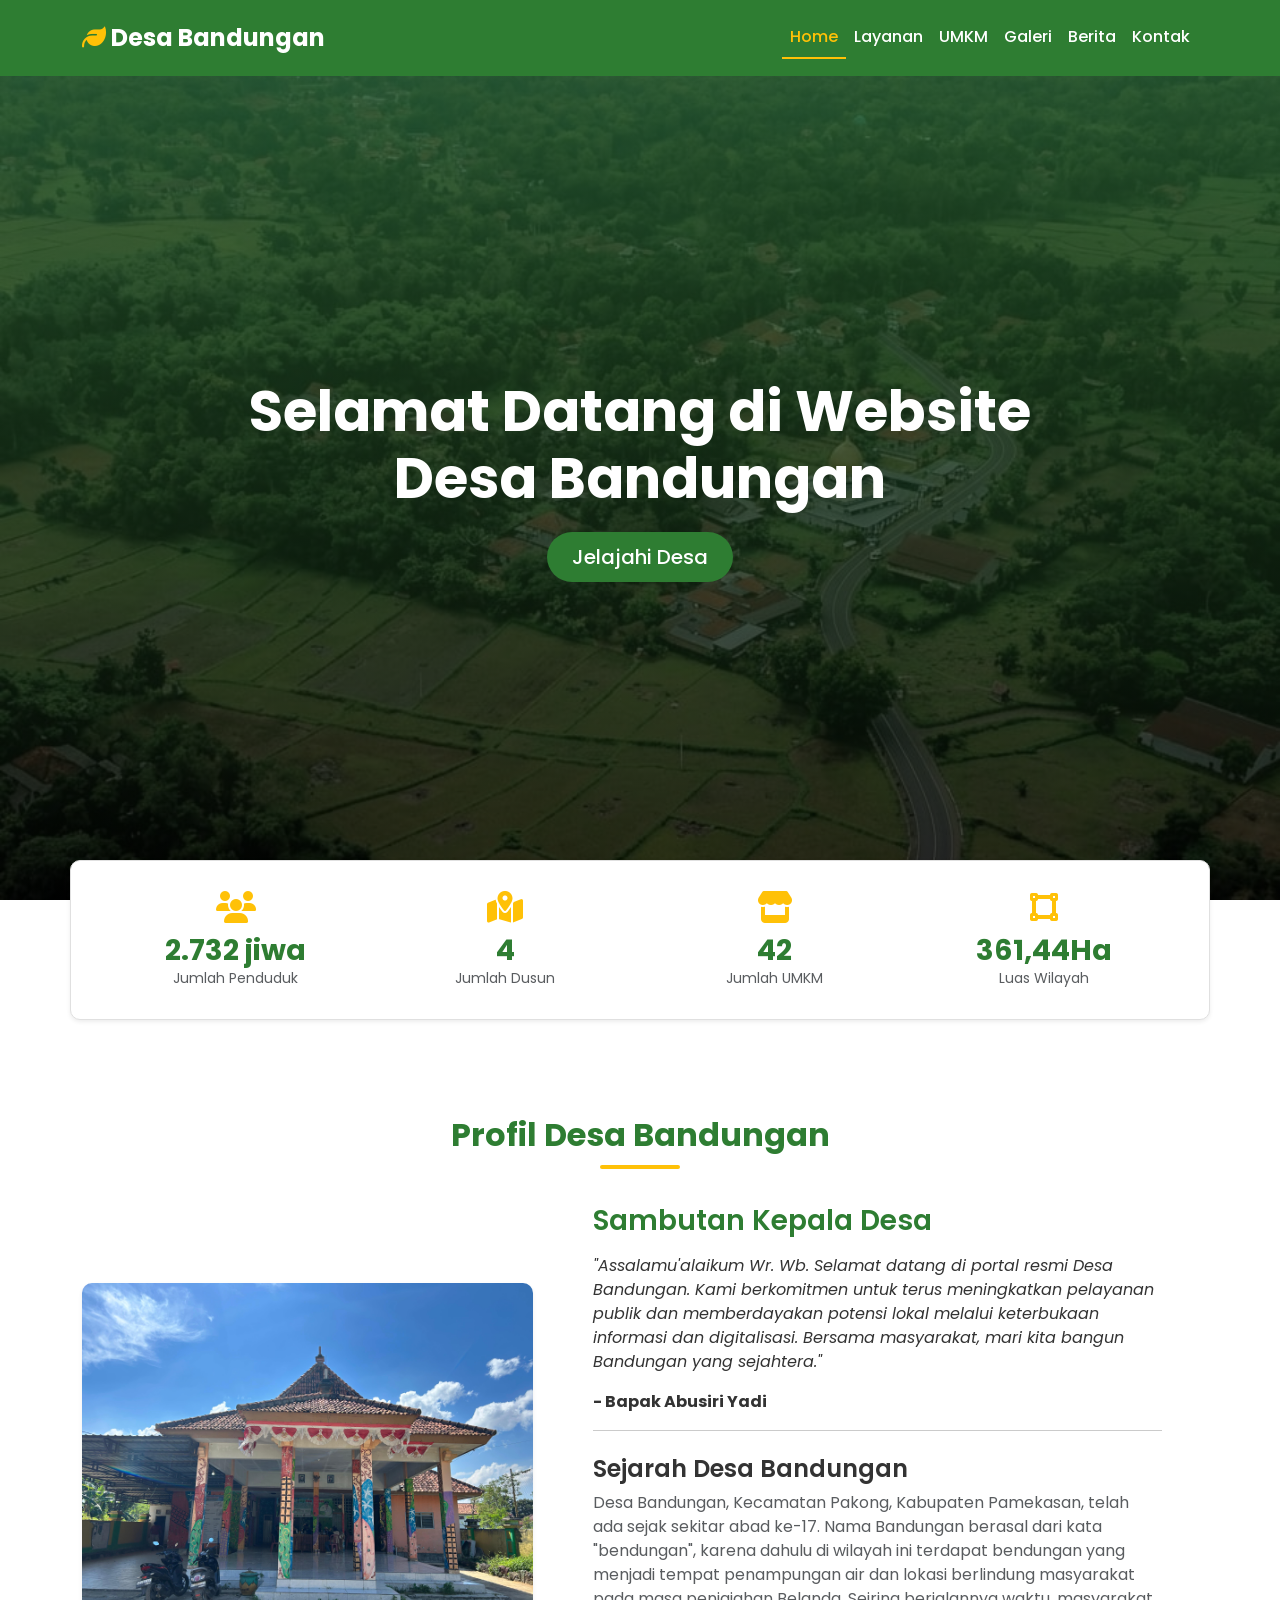
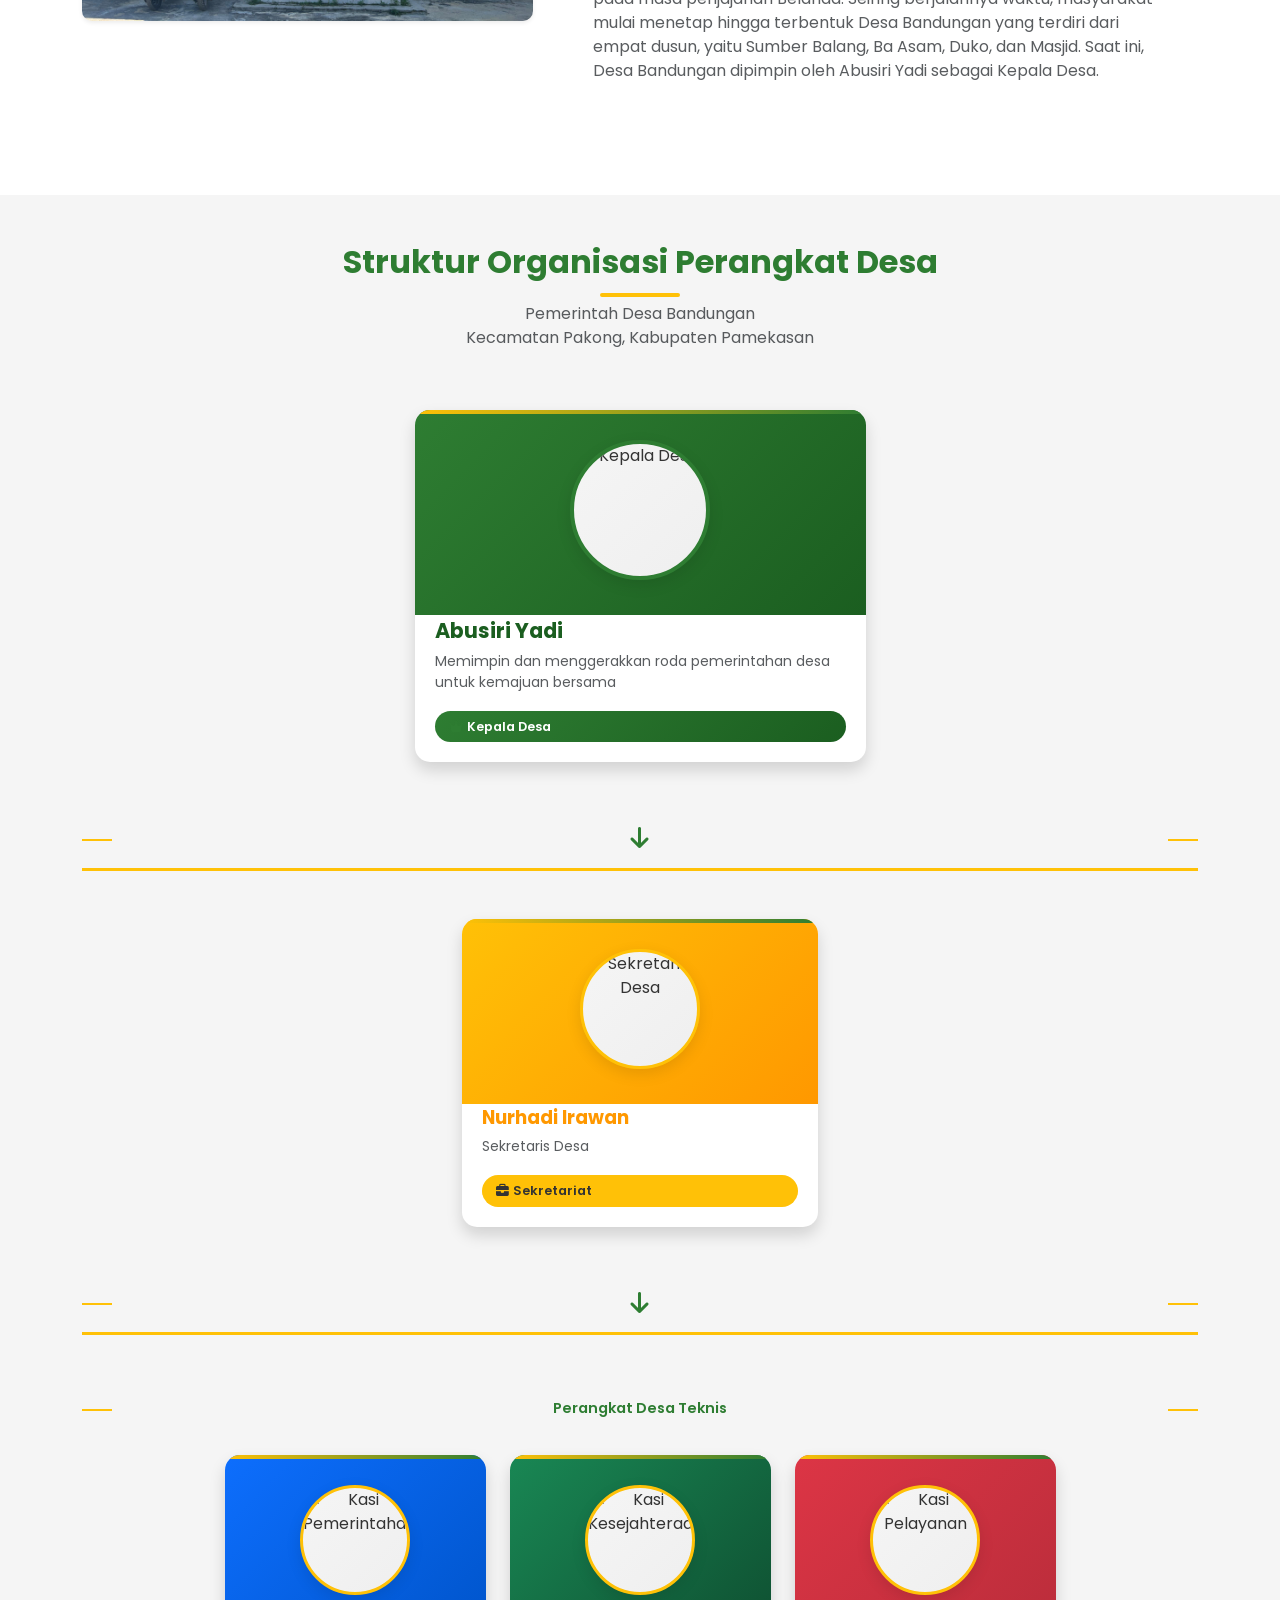
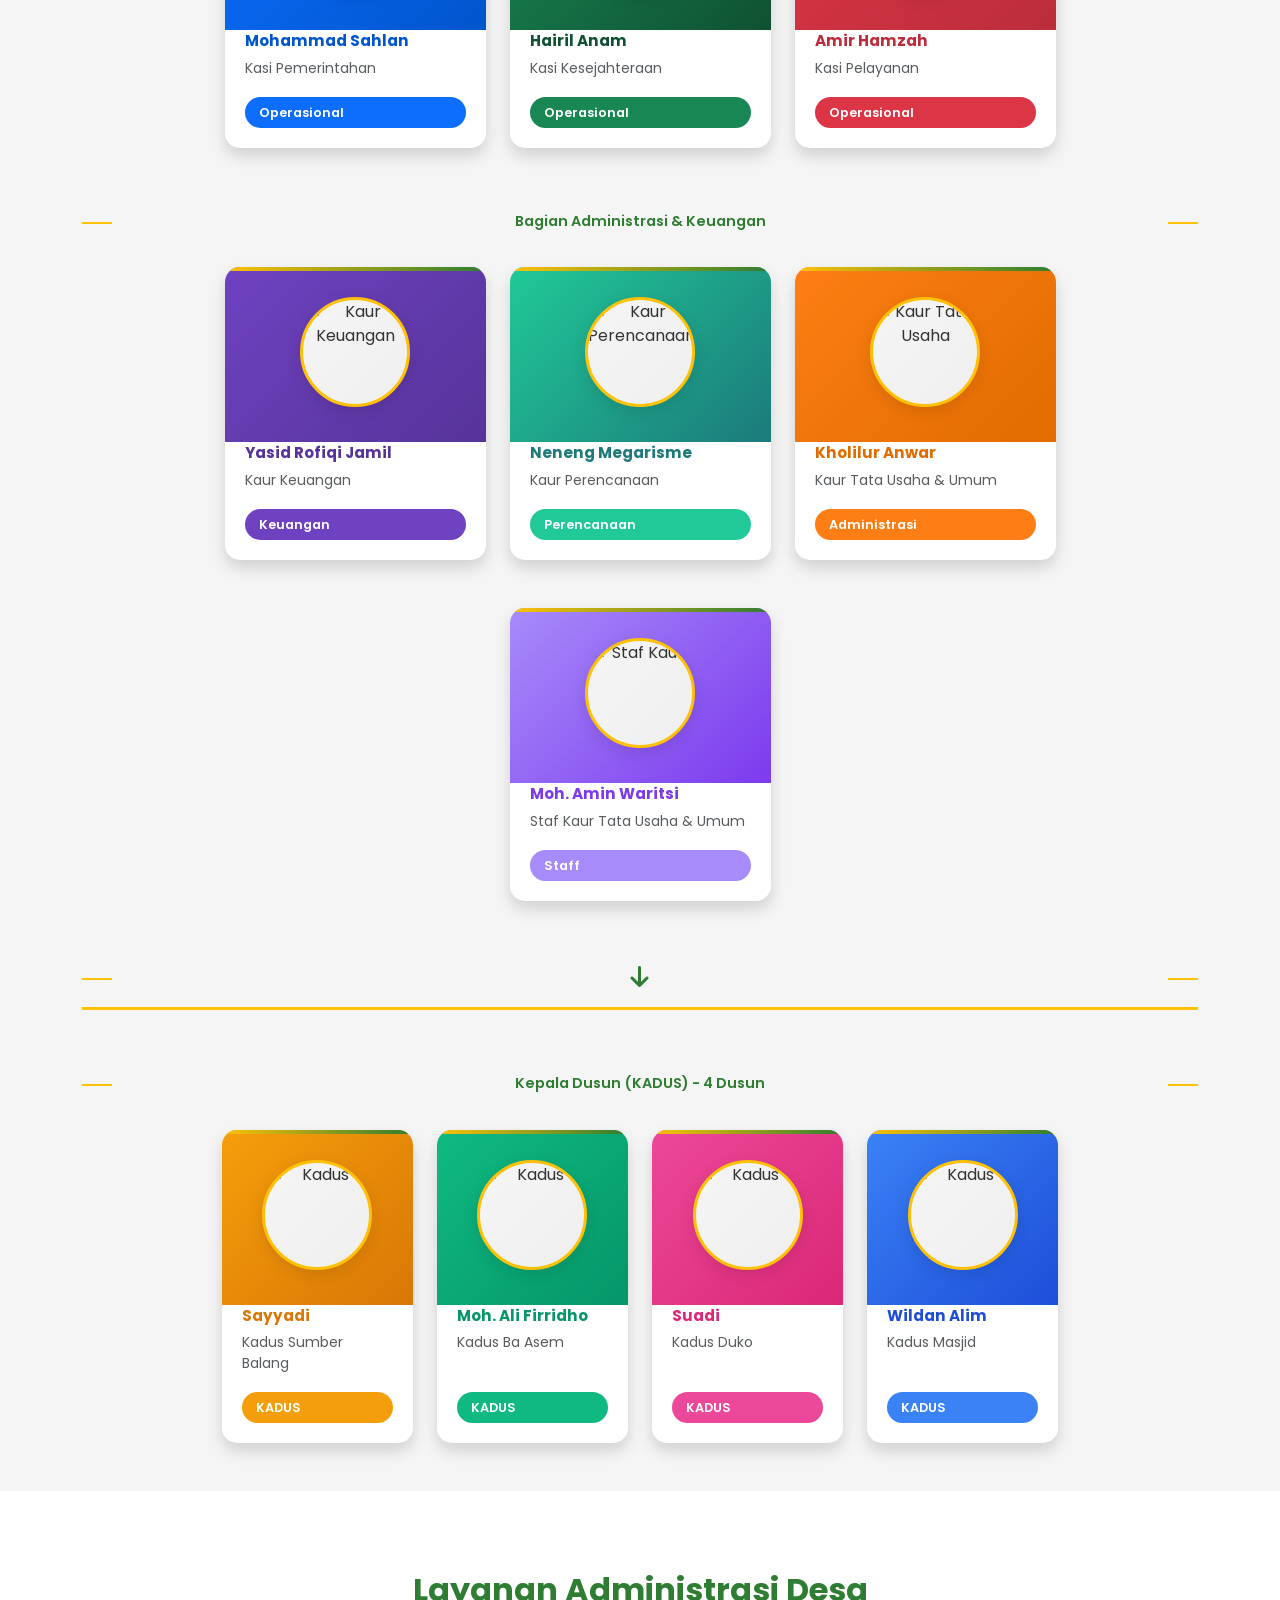
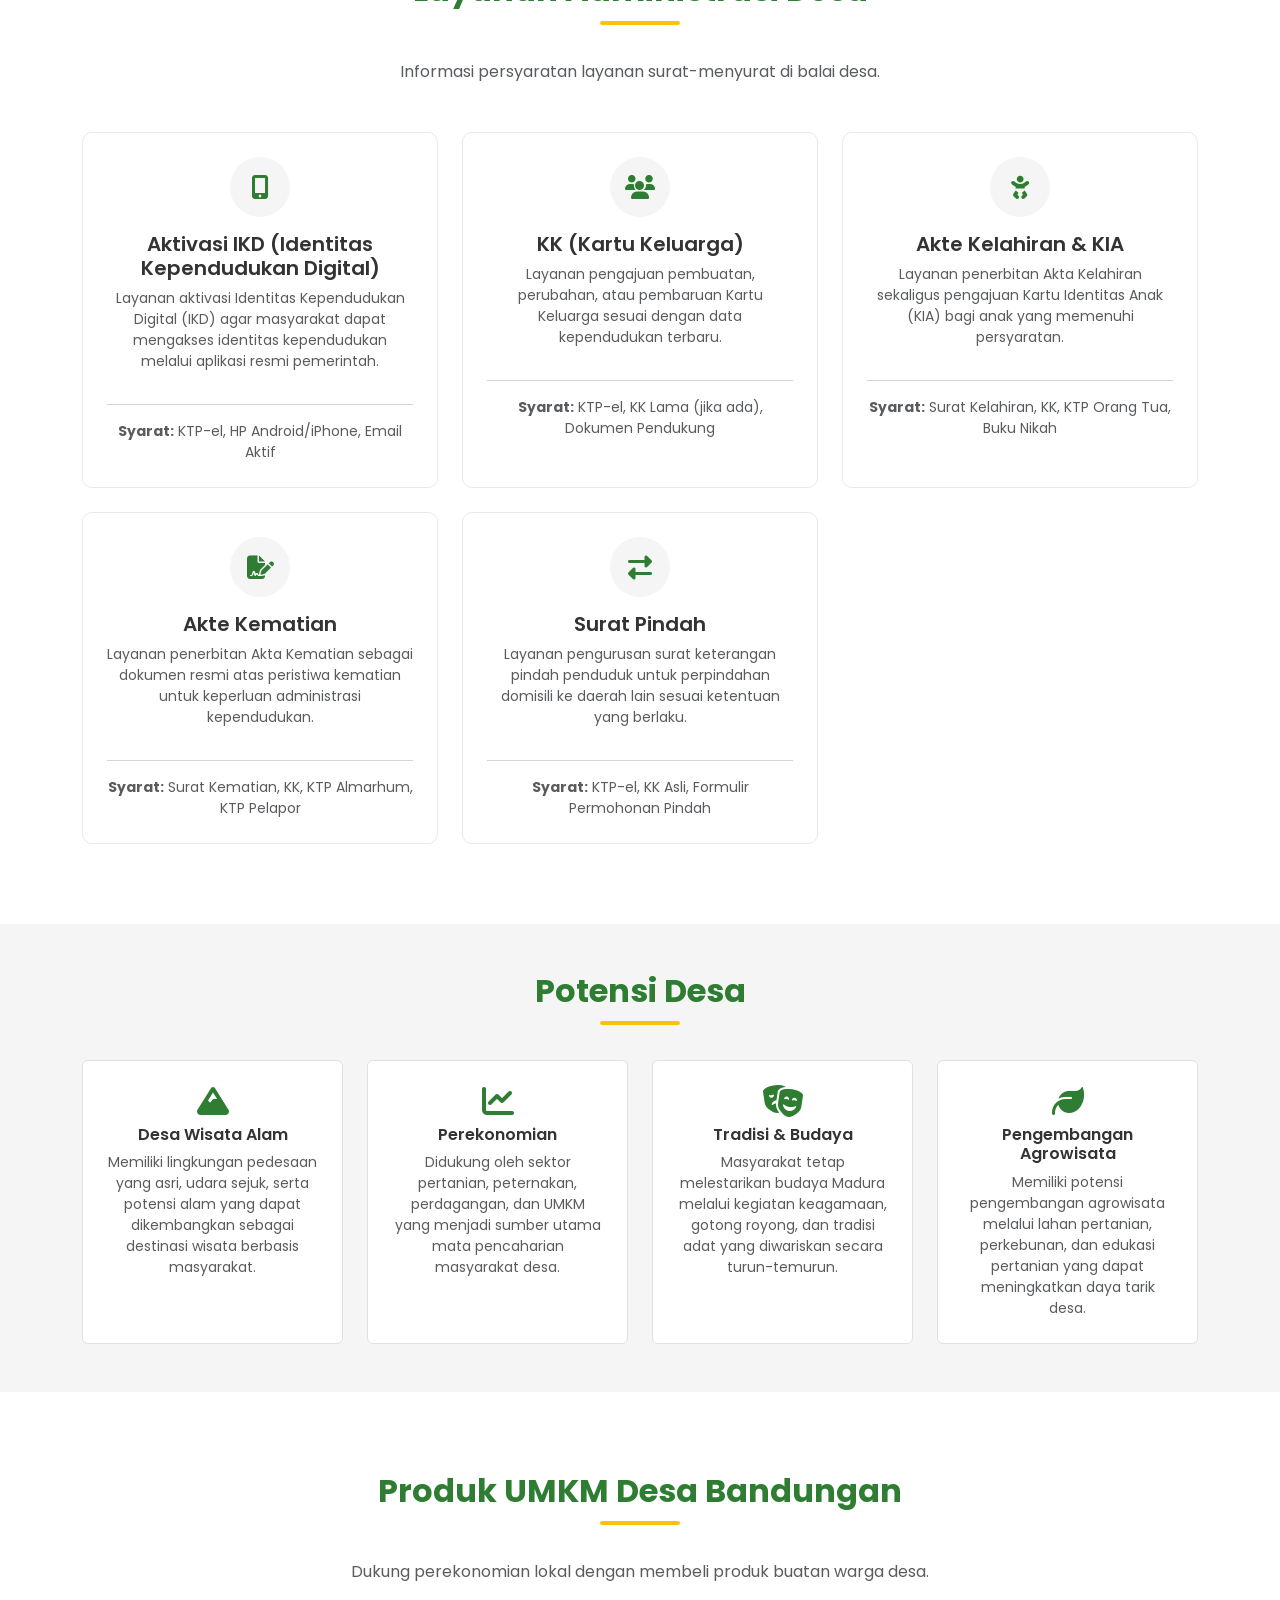
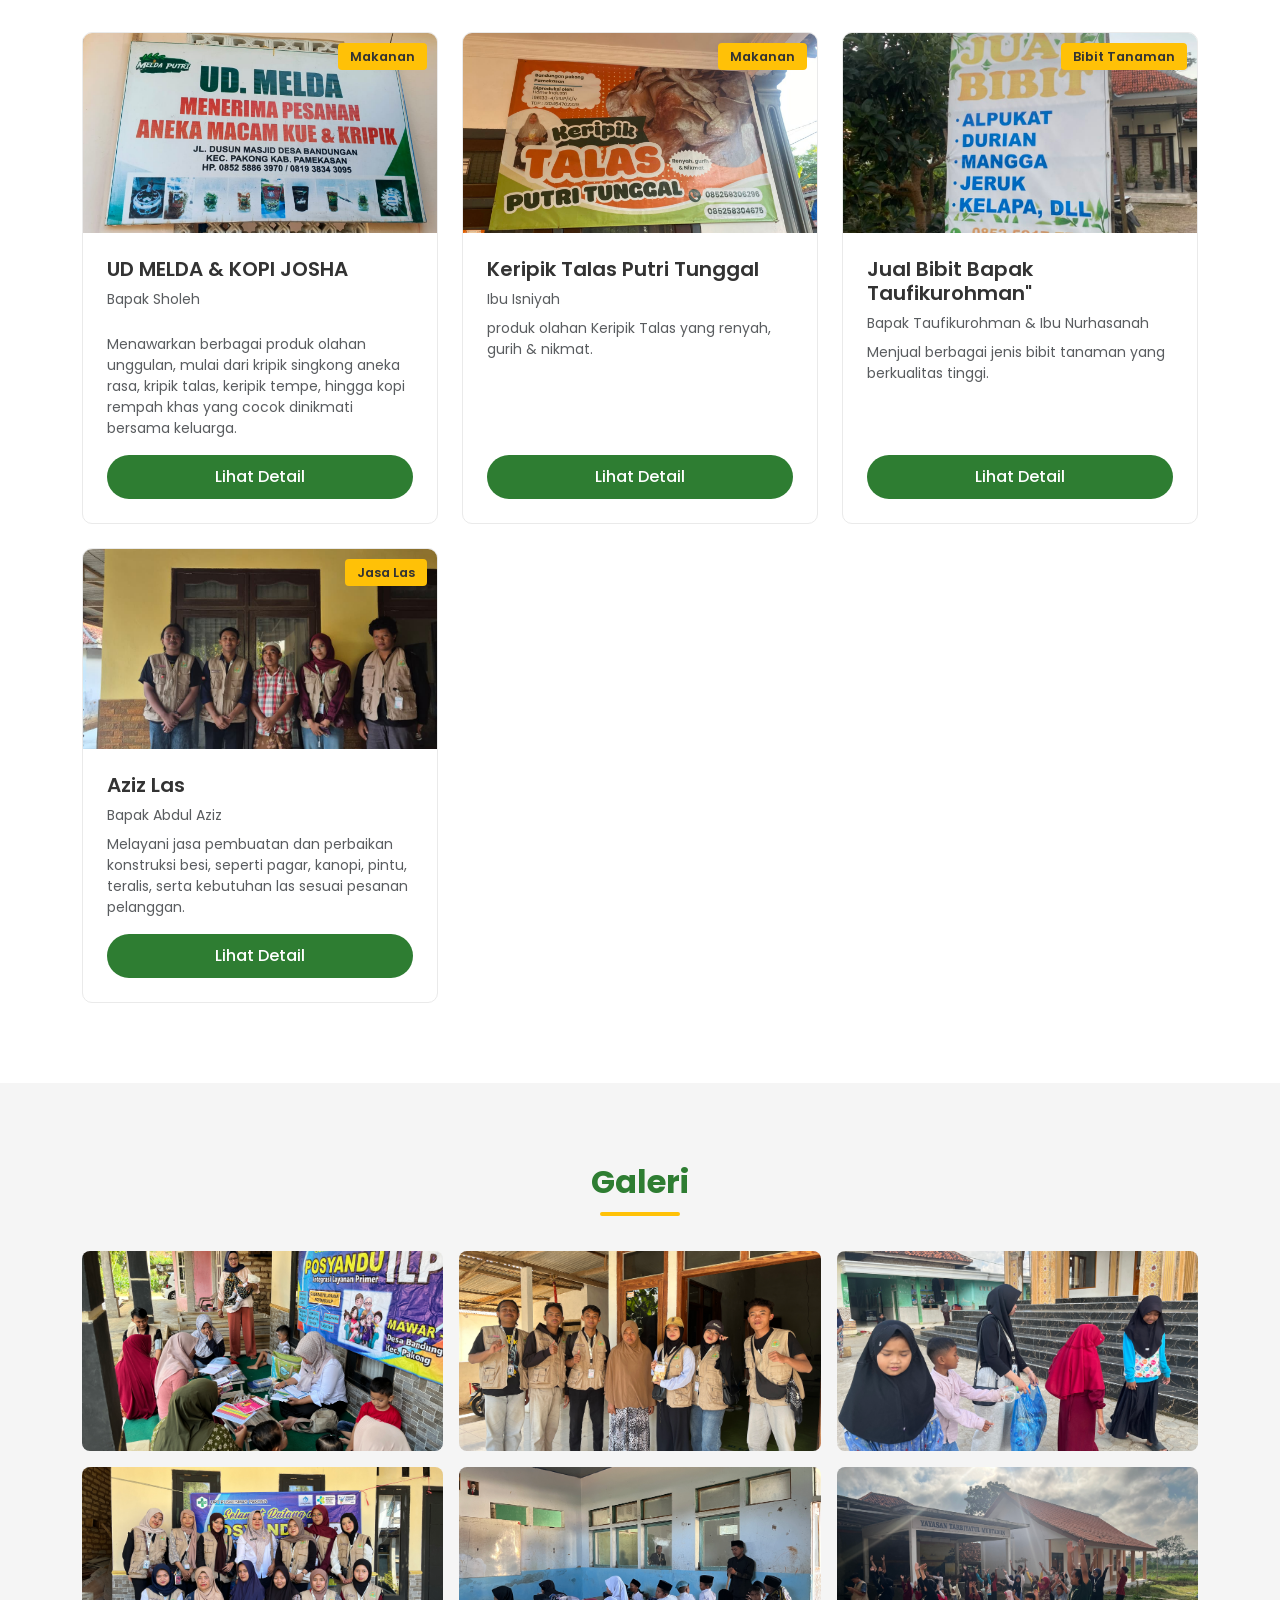
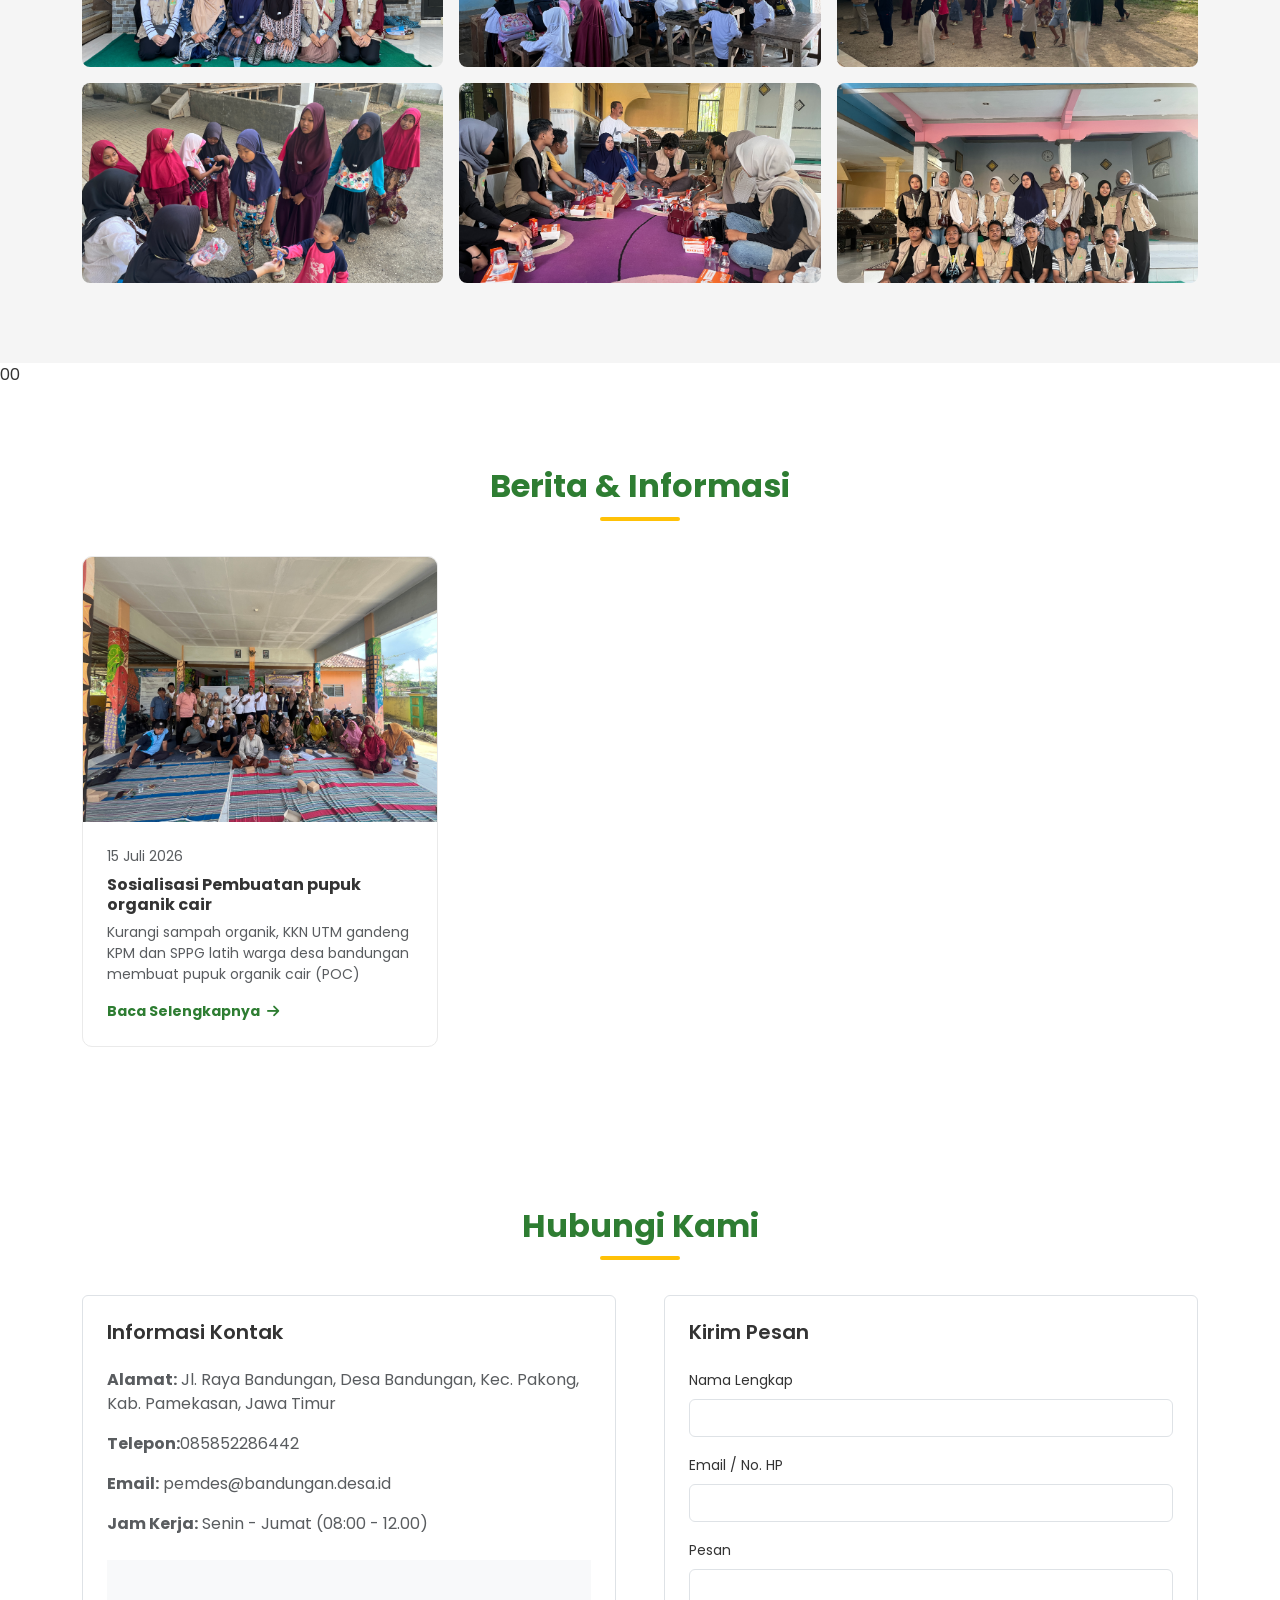
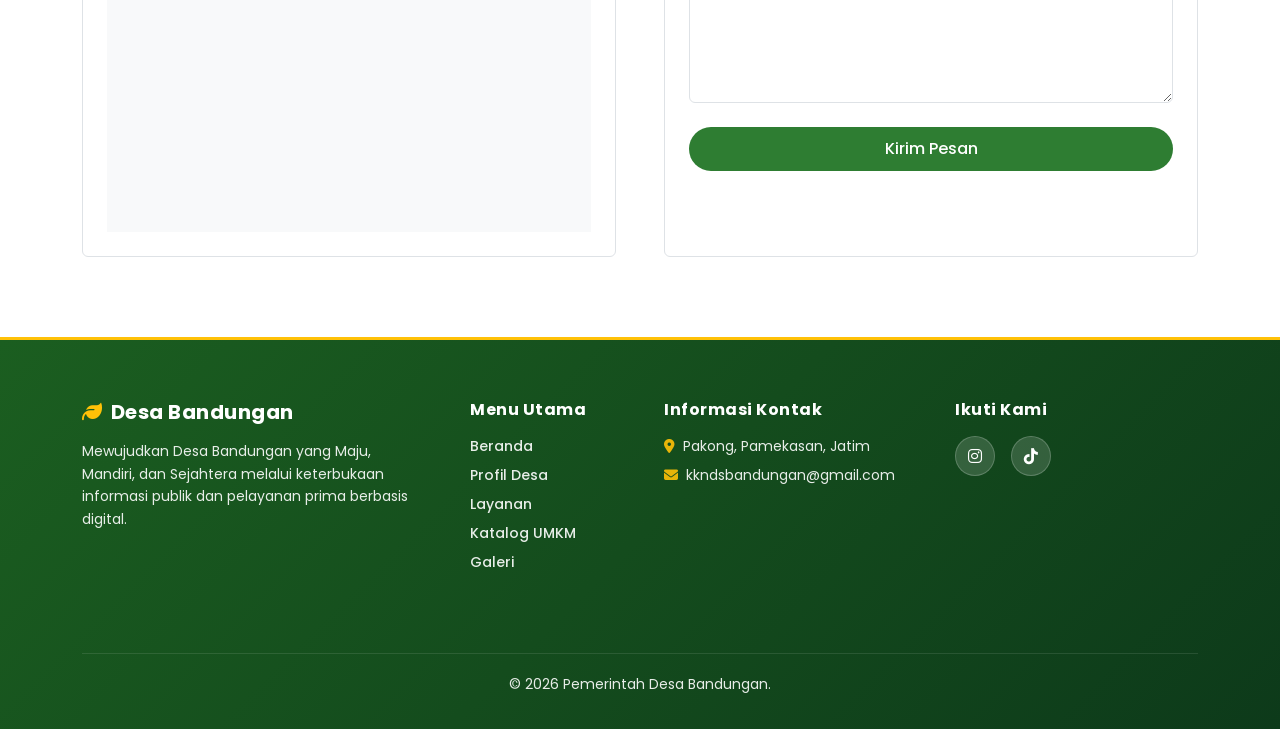
==== commit 40f62ae5: "Memperbaiki semua path gambar" ====
--- a/index.html
+++ b/index.html
@@ -103,7 +103,7 @@
             <h2 class="section-title">Profil Desa Bandungan</h2>
             <div class="row align-items-center mb-5">
                 <div class="col-lg-5 mb-4 mb-lg-0">
-                    <img src="C:\Project_KKN31\Kantor Balai Bandungan.jpeg" alt="Kantor Desa Bandungan" class="img-fluid profil-img shadow-sm">
+                    <img src="Kantor Balai Bandungan.jpeg" alt="Kantor Desa Bandungan" class="img-fluid profil-img shadow-sm">
                 </div>
                 <div class="col-lg-7 px-lg-5">
                     <h3 class="text-primary-custom mb-3">Sambutan Kepala Desa</h3>
@@ -538,7 +538,7 @@
                     <div class="hover-card">
                         <div class="umkm-img-wrapper">
                             <span class="category-badge">Makanan</span>
-                            <img src="C:\Project_KKN31\UD Melda & Kopi JosHa.jpeg" alt="Kripik Singkong">
+                            <img src="UD Melda & Kopi JosHa.jpeg" alt="Kripik Singkong">
                         </div>
                         <div class="p-4">
                             <h5>UD MELDA & KOPI JOSHA</h5>
@@ -556,7 +556,7 @@
                     <div class="hover-card">
                         <div class="umkm-img-wrapper">
                             <span class="category-badge">Makanan</span>
-                            <img src="C:\Project_KKN31\img_umkm2\Banner Kripik Talas .jpeg" alt="Keripik Talas">
+                            <img src="img_umkm2/Banner Kripik Talas .jpeg" alt="Keripik Talas">
                         </div>
                         <div class="p-4">
                             <h5>Keripik Talas Putri Tunggal</h5>
@@ -575,7 +575,7 @@
                     <div class="hover-card">
                         <div class="umkm-img-wrapper">
                             <span class="category-badge">Bibit Tanaman</span>
-                            <img src="C:\Project_KKN31\img_umkm3\JualBibit.jpeg" alt="Jamu Tradisional">
+                            <img src="img_umkm3/JualBibit.jpeg" alt="Jamu Tradisional">
                         </div>
                         <div class="p-4">
                             <h5>Jual Bibit Bapak Taufikurohman"</h5>
@@ -593,7 +593,7 @@
                     <div class="hover-card">
                         <div class="umkm-img-wrapper">
                             <span class="category-badge">Jasa Las</span>
-                            <img src="C:\Project_KKN31\img_umkm4\Las1.jpeg" alt="Jasa las besi">
+                            <img src="img_umkm4/Las1.jpeg" alt="Jasa las besi">
                         </div>
                         <div class="p-4">
                             <h5>Aziz Las</h5>
@@ -657,47 +657,47 @@
             <div class="row g-3">
                 <div class="col-lg-4 col-md-6">
                     <div class="gallery-item" onclick="openLightbox('https://images.unsplash.com/photo-1523731407965-2430cd12f5e4?auto=format&fit=crop&w=800&q=80')">
-                        <img src="C:\Project_KKN31\galeri\g2.JPG" alt="Pemandangan Alam">
+                        <img src="galeri/g2.JPG" alt="Pemandangan Alam">
                     </div>
                 </div>
                 <div class="col-lg-4 col-md-6">
                     <div class="gallery-item" onclick="openLightbox('https://images.unsplash.com/photo-1523731407965-2430cd12f5e4?auto=format&fit=crop&w=800&q=80')">
-                        <img src="C:\Project_KKN31\galeri\g3.JPG" alt="Pemandangan Alam">
+                        <img src="galeri/g3.JPG" alt="Pemandangan Alam">
                     </div>
                 </div>
                 <div class="col-lg-4 col-md-6">
                     <div class="gallery-item" onclick="openLightbox('https://images.unsplash.com/photo-1523731407965-2430cd12f5e4?auto=format&fit=crop&w=800&q=80')">
-                        <img src="C:\Project_KKN31\galeri\g4.JPG" alt="Pemandangan Alam">
+                        <img src="galeri/g4.JPG" alt="Pemandangan Alam">
                     </div>
                 </div>
                 <div class="col-lg-4 col-md-6">
                     <div class="gallery-item" onclick="openLightbox('https://images.unsplash.com/photo-1523731407965-2430cd12f5e4?auto=format&fit=crop&w=800&q=80')">
-                        <img src="C:\Project_KKN31\galeri\g6.JPG" alt="Pemandangan Alam">
+                        <img src="galeri/g6.JPG" alt="Pemandangan Alam">
                     </div>
                 </div>
                 <div class="col-lg-4 col-md-6">
                     <div class="gallery-item" onclick="openLightbox('https://images.unsplash.com/photo-1523731407965-2430cd12f5e4?auto=format&fit=crop&w=800&q=80')">
-                        <img src="C:\Project_KKN31\galeri\g7.JPG" alt="Pemandangan Alam">
+                        <img src="galeri/g7.JPG" alt="Pemandangan Alam">
                     </div>
                 </div>
                 <div class="col-lg-4 col-md-6">
                     <div class="gallery-item" onclick="openLightbox('https://images.unsplash.com/photo-1523731407965-2430cd12f5e4?auto=format&fit=crop&w=800&q=80')">
-                        <img src="C:\Project_KKN31\galeri\g8.JPG" alt="Pemandangan Alam">
+                        <img src="galeri\g8.JPG" alt="Pemandangan Alam">
                     </div>
                 </div>
                 <div class="col-lg-4 col-md-6">
                     <div class="gallery-item" onclick="openLightbox('https://images.unsplash.com/photo-1523731407965-2430cd12f5e4?auto=format&fit=crop&w=800&q=80')">
-                        <img src="C:\Project_KKN31\galeri\g9.JPG" alt="Pemandangan Alam">
+                        <img src="galeri/g9.JPG" alt="Pemandangan Alam">
                     </div>
                 </div>
                 <div class="col-lg-4 col-md-6">
                     <div class="gallery-item" onclick="openLightbox('https://images.unsplash.com/photo-1523731407965-2430cd12f5e4?auto=format&fit=crop&w=800&q=80')">
-                        <img src="C:\Project_KKN31\galeri\g10.JPG" alt="Pemandangan Alam">
+                        <img src="galeri/g10.JPG" alt="Pemandangan Alam">
                     </div>
                 </div>
                 <div class="col-lg-4 col-md-6">
                     <div class="gallery-item" onclick="openLightbox('https://images.unsplash.com/photo-1523731407965-2430cd12f5e4?auto=format&fit=crop&w=800&q=80')">
-                        <img src="C:\Project_KKN31\galeri\g11.JPG" alt="Pemandangan Alam">
+                        <img src="galeri/g11.JPG" alt="Pemandangan Alam">
                     </div>
                 </div>
             </div>
@@ -725,7 +725,7 @@
             <div class="row g-4">
                 <div class="col-lg-4 col-md-6">
                     <div class="hover-card">
-                        <img src="C:\Project_KKN31\Berita\berita1.JPG" class="card-img-top" alt="Berita 1">
+                        <img src="Berita/berita1.JPG" class="card-img-top" alt="Berita 1">
                         <div class="p-4">
                             <span class="text-muted small">15 Juli 2026</span>
                             <h6 class="mt-2 fw-bold">Sosialisasi Pembuatan pupuk organik cair </h6>
